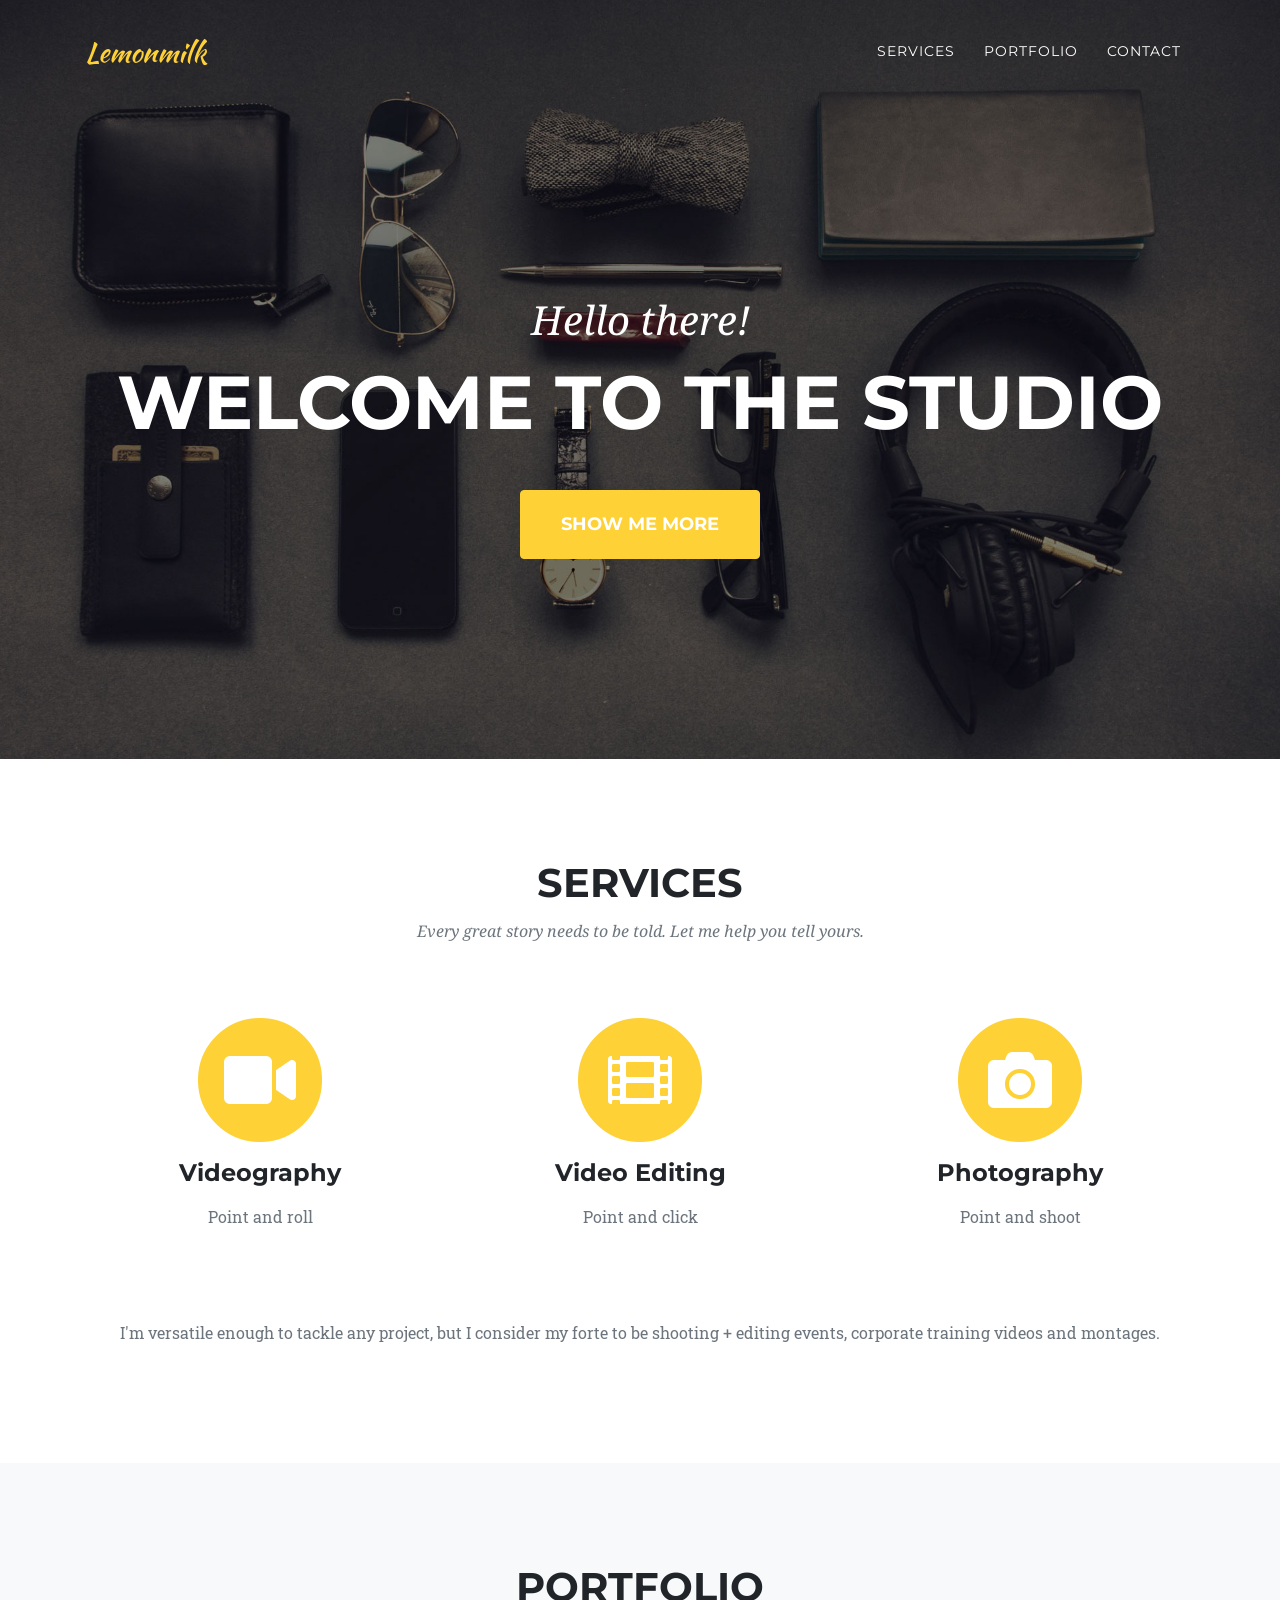
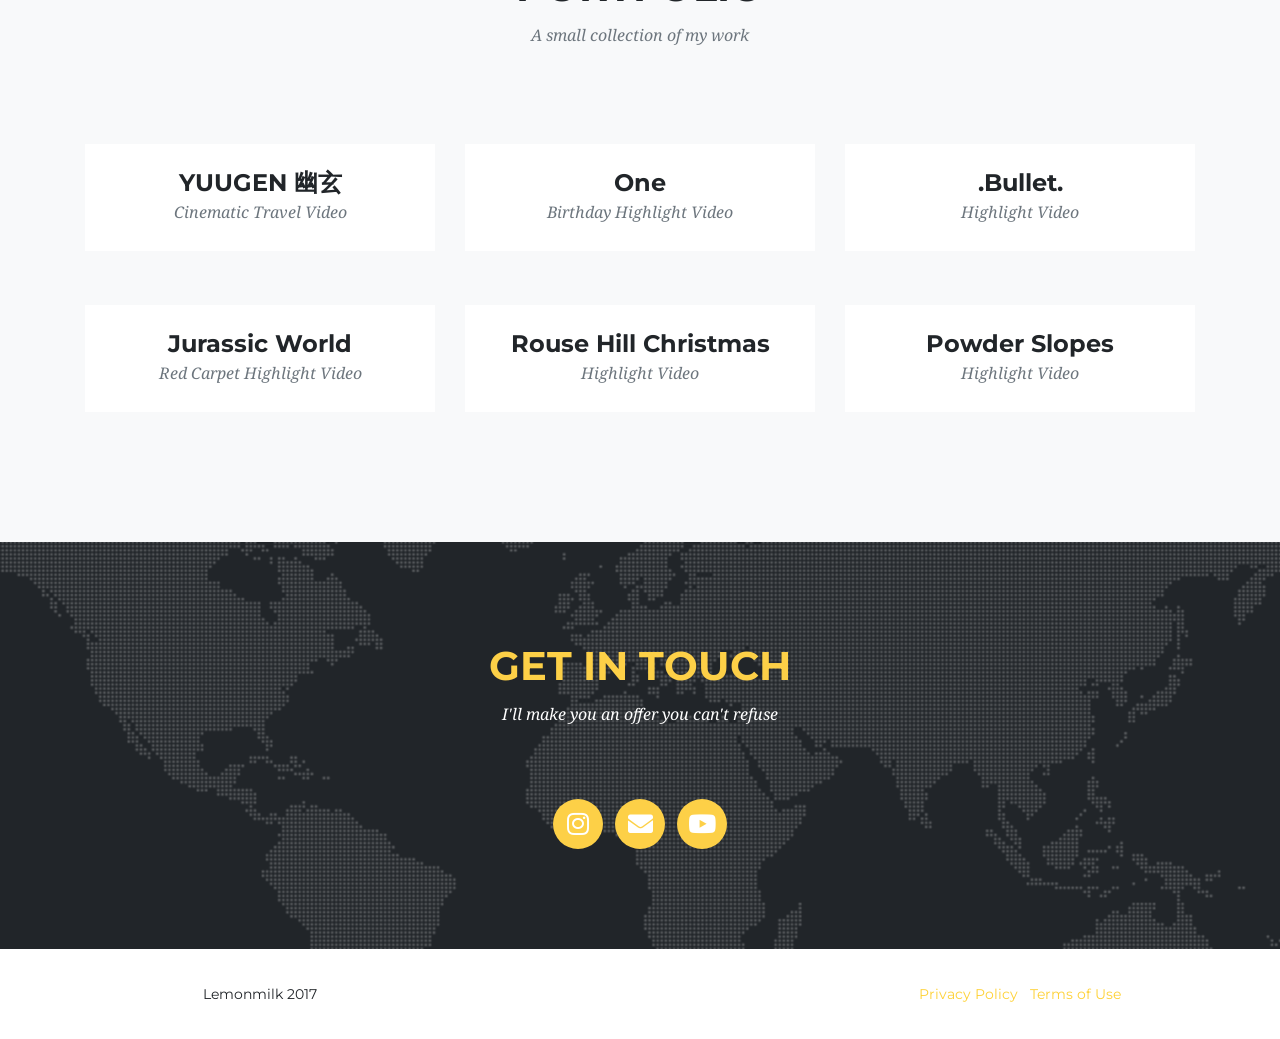
==== index.html @ 972d461f "Removed get quote button" ====
<!DOCTYPE html>
<html lang="en">

<head>
  <link rel="icon" href="img/portfolio/01-thumbnail.jpg">

  <meta charset="utf-8">
  <meta name="viewport" content="width=device-width, initial-scale=1, shrink-to-fit=no">
  <meta name="description" content="">
  <meta name="author" content="">

  <title>Lemonmilk | Home</title>

  <!-- Bootstrap core CSS -->
  <link href="vendor/bootstrap/css/bootstrap.min.css" rel="stylesheet">

  <!-- Custom fonts for this template -->
  <link href="vendor/fontawesome-free/css/all.min.css" rel="stylesheet" type="text/css">
  <link href="https://fonts.googleapis.com/css?family=Montserrat:400,700" rel="stylesheet" type="text/css">
  <link href='https://fonts.googleapis.com/css?family=Kaushan+Script' rel='stylesheet' type='text/css'>
  <link href='https://fonts.googleapis.com/css?family=Droid+Serif:400,700,400italic,700italic' rel='stylesheet' type='text/css'>
  <link href='https://fonts.googleapis.com/css?family=Roboto+Slab:400,100,300,700' rel='stylesheet' type='text/css'>

  <!-- Custom styles for this template -->
  <link href="css/agency.min.css" rel="stylesheet">

</head>

<body id="page-top">

  <!-- Navigation -->
  <nav class="navbar navbar-expand-lg navbar-dark fixed-top" id="mainNav">
    <div class="container">
      <a class="navbar-brand js-scroll-trigger" href="#page-top">Lemonmilk</a>
      <button class="navbar-toggler navbar-toggler-right" type="button" data-toggle="collapse" data-target="#navbarResponsive" aria-controls="navbarResponsive" aria-expanded="false" aria-label="Toggle navigation">
        Menu
        <i class="fas fa-bars"></i>
      </button>
      <div class="collapse navbar-collapse" id="navbarResponsive">
        <ul class="navbar-nav text-uppercase ml-auto">
          <li class="nav-item">
            <a class="nav-link js-scroll-trigger" href="#services">Services</a>
          </li>
          <li class="nav-item">
            <a class="nav-link js-scroll-trigger" href="#portfolio">Portfolio</a>
          </li>
          <!-- <li class="nav-item">
            <a class="nav-link js-scroll-trigger" href="#about">About</a>
          </li> -->
          <li class="nav-item">
            <a class="nav-link js-scroll-trigger" href="#contact">Contact</a>
          </li>
        </ul>
      </div>
    </div>
  </nav>

  <!-- ################################################################################ -->
  <!-- #                                  Header                                      # -->
  <!-- ################################################################################ -->

  <header class="masthead">
    <div class="container">
      <div class="intro-text">
        <div class="intro-lead-in">Hello there!</div>
        <div class="intro-heading text-uppercase">Welcome To The Studio</div>
        <a class="btn btn-primary btn-xl text-uppercase js-scroll-trigger" href="#portfolio">Show Me More</a>
      </div>
    </div>
  </header>

  <!-- ################################################################################ -->
  <!-- #                                  Services                                    # -->
  <!-- ################################################################################ -->

  <section class="page-section" id="services">
    <div class="container">
      <div class="row">
        <div class="col-lg-12 text-center">
          <h2 class="section-heading text-uppercase">Services</h2>
          <h3 class="section-subheading text-muted"> 
          Every great story needs to be told. Let me help you tell yours. 
          </h3>
        </div>
      </div>
      <div class="row text-center">
        <div class="col-md-4">
          <span class="fa-stack fa-4x">
            <i class="fas fa-circle fa-stack-2x text-primary"></i>
            <i class="fas fa-video fa-stack-1x fa-inverse"></i>
          </span>
          <h4 class="service-heading">Videography</h4>
          <p class="text-muted">Point and roll</p>
        </div>
        <div class="col-md-4">
          <span class="fa-stack fa-4x">
            <i class="fas fa-circle fa-stack-2x text-primary"></i>
            <i class="fas fa-film fa-stack-1x fa-inverse"></i>
          </span>
          <h4 class="service-heading">Video Editing</h4>
          <p class="text-muted">Point and click</p>
        </div>
        <div class="col-md-4">
          <span class="fa-stack fa-4x">
            <i class="fas fa-circle fa-stack-2x text-primary"></i>
            <i class="fas fa-camera fa-stack-1x fa-inverse"></i>
          </span>
          <h4 class="service-heading">Photography</h4>
          <p class="text-muted">Point and shoot</p>
        </div>
      </div> <br/><br/><br/>
      <div class="row">
        <div class="col-lg-12 text-center">
          <p class="text-muted"> 
            I'm versatile enough to tackle any project, but I consider my forte to be shooting + editing events, corporate training videos and montages. 
          </p>
        </div>
      </div>
    </div>
  </section>

  <!-- ################################################################################ -->
  <!-- #                                  Portfolio                                   # -->
  <!-- ################################################################################ -->

  <section class="bg-light page-section" id="portfolio">
    <div class="container">
      <div class="row">
        <div class="col-lg-12 text-center">
          <h2 class="section-heading text-uppercase">Portfolio</h2>
          <h3 class="section-subheading text-muted">A small collection of my work</h3>
        </div>
      </div>
      <div class="row">
        <div class="col-md-4 col-sm-6 portfolio-item">
          <!-- <a class="portfolio-link" data-toggle="modal" href="#portfolioModal1"> -->
          <a class="portfolio-link" href="Yuugen.html">
            <div class="portfolio-hover">
              <div class="portfolio-hover-content">
                <i class="fas fa-plus fa-3x"></i>
              </div>
            </div>
            <img class="img-fluid" src="img/portfolio/03-thumbnail.jpg" alt="">
          </a>
          <div class="portfolio-caption">
            <h4>YUUGEN 幽玄</h4>
            <p class="text-muted">Cinematic Travel Video</p>
          </div>
          
        </div>
        <div class="col-md-4 col-sm-6 portfolio-item">
          <!-- <a class="portfolio-link" data-toggle="modal" href="#portfolioModal2"> -->
            <a class="portfolio-link" href="One.html">
            <div class="portfolio-hover">
              <div class="portfolio-hover-content">
                <i class="fas fa-plus fa-3x"></i>
              </div>
            </div>
            <img class="img-fluid" src="img/portfolio/02-thumbnail.jpg" alt="">
          </a>
          <div class="portfolio-caption">
            <h4>One</h4>
            <p class="text-muted">Birthday Highlight Video</p>
          </div>
        </div>
        <div class="col-md-4 col-sm-6 portfolio-item">
          <!-- <a class="portfolio-link" data-toggle="modal" href="#portfolioModal3"> -->
          <a class="portfolio-link" href="Bullet.html">
            <div class="portfolio-hover">
              <div class="portfolio-hover-content">
                <i class="fas fa-plus fa-3x"></i>
              </div>
            </div>
            <img class="img-fluid" src="img/portfolio/03-thumbnail.jpg" alt="">
          </a>
          <div class="portfolio-caption">
            <h4>.Bullet.</h4>
            <p class="text-muted">Highlight Video</p>
          </div>
        </div>
        <div class="col-md-4 col-sm-6 portfolio-item">
          <a class="portfolio-link" href="Jurassic.html">
            <div class="portfolio-hover">
              <div class="portfolio-hover-content">
                <i class="fas fa-plus fa-3x"></i>
              </div>
            </div>
            <img class="img-fluid" src="img/portfolio/04-thumbnail.jpg" alt="">
          </a>
          <div class="portfolio-caption">
            <h4>Jurassic World</h4>
            <p class="text-muted">Red Carpet Highlight Video</p>
          </div>
        </div>
        <div class="col-md-4 col-sm-6 portfolio-item">
          <!-- <a class="portfolio-link" data-toggle="modal" href="#portfolioModal5"> -->
          <a class="portfolio-link" href="Xmas.html">
            <div class="portfolio-hover">
              <div class="portfolio-hover-content">
                <i class="fas fa-plus fa-3x"></i>
              </div>
            </div>
            <img class="img-fluid" src="img/portfolio/05-thumbnail.jpg" alt="">
          </a>
          <div class="portfolio-caption">
            <h4>Rouse Hill Christmas</h4>
            <p class="text-muted">Highlight Video</p>
          </div>
        </div>
        <div class="col-md-4 col-sm-6 portfolio-item">
          <!-- <a class="portfolio-link" data-toggle="modal" href="#portfolioModal6"> -->
          <a class="portfolio-link" href="Powder.html">
            <div class="portfolio-hover">
              <div class="portfolio-hover-content">
                <i class="fas fa-plus fa-3x"></i>
              </div>
            </div>
            <img class="img-fluid" src="img/portfolio/06-thumbnail.jpg" alt="">
          </a>
          <div class="portfolio-caption">
            <h4>Powder Slopes</h4>
            <p class="text-muted">Highlight Video</p>
          </div>
        </div>
      </div>
      <div class="row">

      </div>
    </div>
  </section>

  <!-- About -->
  <!-- <section class="page-section" id="about">
    <div class="container">
      <div class="row">
        <div class="col-lg-12 text-center">
          <h2 class="section-heading text-uppercase">About</h2>
          <h3 class="section-subheading text-muted">Lorem ipsum dolor sit amet consectetur.</h3>
        </div>
      </div>
      <div class="row">
        <div class="col-lg-12">
          <ul class="timeline">
            <li>
              <div class="timeline-image">
                <img class="rounded-circle img-fluid" src="img/about/1.jpg" alt="">
              </div>
              <div class="timeline-panel">
                <div class="timeline-heading">
                  <h4>2009-2011</h4>
                  <h4 class="subheading">Our Humble Beginnings</h4>
                </div>
                <div class="timeline-body">
                  <p class="text-muted">Lorem ipsum dolor sit amet, consectetur adipisicing elit. Sunt ut voluptatum eius sapiente, totam reiciendis temporibus qui quibusdam, recusandae sit vero unde, sed, incidunt et ea quo dolore laudantium consectetur!</p>
                </div>
              </div>
            </li>
            <li class="timeline-inverted">
              <div class="timeline-image">
                <img class="rounded-circle img-fluid" src="img/about/2.jpg" alt="">
              </div>
              <div class="timeline-panel">
                <div class="timeline-heading">
                  <h4>March 2011</h4>
                  <h4 class="subheading">An Agency is Born</h4>
                </div>
                <div class="timeline-body">
                  <p class="text-muted">Lorem ipsum dolor sit amet, consectetur adipisicing elit. Sunt ut voluptatum eius sapiente, totam reiciendis temporibus qui quibusdam, recusandae sit vero unde, sed, incidunt et ea quo dolore laudantium consectetur!</p>
                </div>
              </div>
            </li>
            <li>
              <div class="timeline-image">
                <img class="rounded-circle img-fluid" src="img/about/3.jpg" alt="">
              </div>
              <div class="timeline-panel">
                <div class="timeline-heading">
                  <h4>December 2012</h4>
                  <h4 class="subheading">Transition to Full Service</h4>
                </div>
                <div class="timeline-body">
                  <p class="text-muted">Lorem ipsum dolor sit amet, consectetur adipisicing elit. Sunt ut voluptatum eius sapiente, totam reiciendis temporibus qui quibusdam, recusandae sit vero unde, sed, incidunt et ea quo dolore laudantium consectetur!</p>
                </div>
              </div>
            </li>
            <li class="timeline-inverted">
              <div class="timeline-image">
                <img class="rounded-circle img-fluid" src="img/about/4.jpg" alt="">
              </div>
              <div class="timeline-panel">
                <div class="timeline-heading">
                  <h4>July 2014</h4>
                  <h4 class="subheading">Phase Two Expansion</h4>
                </div>
                <div class="timeline-body">
                  <p class="text-muted">Lorem ipsum dolor sit amet, consectetur adipisicing elit. Sunt ut voluptatum eius sapiente, totam reiciendis temporibus qui quibusdam, recusandae sit vero unde, sed, incidunt et ea quo dolore laudantium consectetur!</p>
                </div>
              </div>
            </li>
            <li class="timeline-inverted">
              <div class="timeline-image">
                <h4>Let Me 
                  <br>Tell Your
                  <br>Story!</h4>
              </div>
            </li>
          </ul>
        </div>
      </div>
    </div>
  </section>  -->

<!-- Clients 
  <section class="py-5">
    <div class="container">
      <div class="row">
        <div class="col-md-3 col-sm-6">
          <a href="#">
            <img class="img-fluid d-block mx-auto" src="img/logos/envato.jpg" alt="">
          </a>
        </div>
        <div class="col-md-3 col-sm-6">
          <a href="#">
            <img class="img-fluid d-block mx-auto" src="img/logos/designmodo.jpg" alt="">
          </a>
        </div>
        <div class="col-md-3 col-sm-6">
          <a href="#">
            <img class="img-fluid d-block mx-auto" src="img/logos/themeforest.jpg" alt="">
          </a>
        </div>    
        <div class="col-md-3 col-sm-6">
          <a href="#">
            <img class="img-fluid d-block mx-auto" src="img/logos/creative-market.jpg" alt="">
          </a>
        </div>
      </div>
    </div>
  </section> 
 -->

  <!-- ################################################################################ -->
  <!-- #                                  Contact                                     # -->
  <!-- ################################################################################ -->

  <section class="page-section" id="contact">
    <div class="container">
      <div class="row">
        <div class="col-lg-12 text-center">
          <h2 class="section-heading text-uppercase">Get in touch</h2>
          <h3 class="section-subheading" style="color:white;">I'll make you an offer you can't refuse</h3>
        </div>
      </div>
      <div class="row align-items-center">
          <div class="col-md-4"> </div>

          <div class="col-md-4">
            <ul class="list-inline social-buttons">
              <li class="list-inline-item">
                <a target="_blank" href="https://www.instagram.com/lemon.milk/">
                  <i class="fab fa-instagram"></i>
                </a>
              </li>
              <li class="list-inline-item">
                <a target="_blank" href="mailto:linhnam_bui@hotmail.com">
                  <i class="fas fa-envelope"></i>
                </a>
              </li>
              <li class="list-inline-item">
                <a target="_blank" href="https://www.youtube.com/channel/UCZ7y8zy-fjULsckcL-RkrWg">
                  <i class="fab fa-youtube"></i>
                </a>
              </li>
            </ul>
          </div>
          
          <div class="col-md-4"> </div>
      </div>
    </div>
  </section>

  <!-- ################################################################################ -->
  <!-- #                                  Footer                                      # -->
  <!-- ################################################################################ -->

  <footer class="footer">
    <div class="container">
      <div class="row align-items-center">
        <div class="col-md-4">
          <span class="copyright">Lemonmilk 2017</span>
        </div>
        <div class="col-md-4"> </div>
        <div class="col-md-4">
          <ul class="list-inline quicklinks">
            <li class="list-inline-item">
              <a href="#">Privacy Policy</a>
            </li>
            <li class="list-inline-item">
              <a href="#">Terms of Use</a>
            </li>
          </ul>
        </div>
      </div>
    </div>
  </footer>

  <!-- Portfolio Modals -->

  <!-- Modal 1 -->
  <div class="portfolio-modal modal fade" id="portfolioModal1" tabindex="-1" role="dialog" aria-hidden="true">
    <div class="modal-dialog">
      <div class="modal-content">
        <div class="close-modal" data-dismiss="modal">
          <div class="lr">
            <div class="rl"></div>
          </div>
        </div>
        <div class="container">
          <div class="row">
            <div class="col-lg-8 mx-auto">
              <div class="modal-body">
                <!-- Project Details Go Here -->
                <h2 class="text-uppercase">Project Name</h2>
                <p class="item-intro text-muted">Lorem ipsum dolor sit amet consectetur.</p>
                <img class="img-fluid d-block mx-auto" src="img/portfolio/01-full.jpg" alt="">
                <p>Use this area to describe your project. Lorem ipsum dolor sit amet, consectetur adipisicing elit. Est blanditiis dolorem culpa incidunt minus dignissimos deserunt repellat aperiam quasi sunt officia expedita beatae cupiditate, maiores repudiandae, nostrum, reiciendis facere nemo!</p>
                <ul class="list-inline">
                  <li>Date: January 2017</li>
                  <li>Client: Threads</li>
                  <li>Category: Illustration</li>
                </ul>
                <button class="btn btn-primary" data-dismiss="modal" type="button">
                  <i class="fas fa-times"></i>
                  Close Project</button>
              </div>
            </div>
          </div>
        </div>
      </div>
    </div>
  </div>

  <!-- Modal 2 -->
  <div class="portfolio-modal modal fade" id="portfolioModal2" tabindex="-1" role="dialog" aria-hidden="true">
    <div class="modal-dialog">
      <div class="modal-content">
        <div class="close-modal" data-dismiss="modal">
          <div class="lr">
            <div class="rl"></div>
          </div>
        </div>
        <div class="container">
          <div class="row">
            <div class="col-lg-8 mx-auto">
              <div class="modal-body">
                <!-- Project Details Go Here -->
                <h2 class="text-uppercase">Project Name</h2>
                <p class="item-intro text-muted">Lorem ipsum dolor sit amet consectetur.</p>
                <img class="img-fluid d-block mx-auto" src="img/portfolio/02-full.jpg" alt="">
                <p>Use this area to describe your project. Lorem ipsum dolor sit amet, consectetur adipisicing elit. Est blanditiis dolorem culpa incidunt minus dignissimos deserunt repellat aperiam quasi sunt officia expedita beatae cupiditate, maiores repudiandae, nostrum, reiciendis facere nemo!</p>
                <ul class="list-inline">
                  <li>Date: January 2017</li>
                  <li>Client: Explore</li>
                  <li>Category: Graphic Design</li>
                </ul>
                <button class="btn btn-primary" data-dismiss="modal" type="button">
                  <i class="fas fa-times"></i>
                  Close Project</button>
              </div>
            </div>
          </div>
        </div>
      </div>
    </div>
  </div>

  <!-- Modal 3 -->
  <div class="portfolio-modal modal fade" id="portfolioModal3" tabindex="-1" role="dialog" aria-hidden="true">
    <div class="modal-dialog">
      <div class="modal-content">
        <div class="close-modal" data-dismiss="modal">
          <div class="lr">
            <div class="rl"></div>
          </div>
        </div>
        <div class="container">
          <div class="row">
            <div class="col-lg-8 mx-auto">
              <div class="modal-body">
                <!-- Project Details Go Here -->
                <h2 class="text-uppercase">Project Name</h2>
                <p class="item-intro text-muted">Lorem ipsum dolor sit amet consectetur.</p>
                <img class="img-fluid d-block mx-auto" src="img/portfolio/03-full.jpg" alt="">
                <p>Use this area to describe your project. Lorem ipsum dolor sit amet, consectetur adipisicing elit. Est blanditiis dolorem culpa incidunt minus dignissimos deserunt repellat aperiam quasi sunt officia expedita beatae cupiditate, maiores repudiandae, nostrum, reiciendis facere nemo!</p>
                <ul class="list-inline">
                  <li>Date: January 2017</li>
                  <li>Client: Finish</li>
                  <li>Category: Identity</li>
                </ul>
                <button class="btn btn-primary" data-dismiss="modal" type="button">
                  <i class="fas fa-times"></i>
                  Close Project</button>
              </div>
            </div>
          </div>
        </div>
      </div>
    </div>
  </div>

  <!-- Modal 4 -->
  <div class="portfolio-modal modal fade" id="portfolioModal4" tabindex="-1" role="dialog" aria-hidden="true">
    <div class="modal-dialog">
      <div class="modal-content">
        <div class="close-modal" data-dismiss="modal">
          <div class="lr">
            <div class="rl"></div>
          </div>
        </div>
        <div class="container">
          <div class="row">
            <div class="col-lg-8 mx-auto">
              <div class="modal-body">
                <!-- Project Details Go Here -->
                <h2 class="text-uppercase">Project Name</h2>
                <p class="item-intro text-muted">Lorem ipsum dolor sit amet consectetur.</p>
                <img class="img-fluid d-block mx-auto" src="img/portfolio/04-full.jpg" alt="">
                <p>Use this area to describe your project. Lorem ipsum dolor sit amet, consectetur adipisicing elit. Est blanditiis dolorem culpa incidunt minus dignissimos deserunt repellat aperiam quasi sunt officia expedita beatae cupiditate, maiores repudiandae, nostrum, reiciendis facere nemo!</p>
                <ul class="list-inline">
                  <li>Date: January 2017</li>
                  <li>Client: Lines</li>
                  <li>Category: Branding</li>
                </ul>
                <button class="btn btn-primary" data-dismiss="modal" type="button">
                  <i class="fas fa-times"></i>
                  Close Project</button>
              </div>
            </div>
          </div>
        </div>
      </div>
    </div>
  </div>

  <!-- Modal 5 -->
  <div class="portfolio-modal modal fade" id="portfolioModal5" tabindex="-1" role="dialog" aria-hidden="true">
    <div class="modal-dialog">
      <div class="modal-content">
        <div class="close-modal" data-dismiss="modal">
          <div class="lr">
            <div class="rl"></div>
          </div>
        </div>
        <div class="container">
          <div class="row">
            <div class="col-lg-8 mx-auto">
              <div class="modal-body">
                <!-- Project Details Go Here -->
                <h2 class="text-uppercase">Project Name</h2>
                <p class="item-intro text-muted">Lorem ipsum dolor sit amet consectetur.</p>
                <img class="img-fluid d-block mx-auto" src="img/portfolio/05-full.jpg" alt="">
                <p>Use this area to describe your project. Lorem ipsum dolor sit amet, consectetur adipisicing elit. Est blanditiis dolorem culpa incidunt minus dignissimos deserunt repellat aperiam quasi sunt officia expedita beatae cupiditate, maiores repudiandae, nostrum, reiciendis facere nemo!</p>
                <ul class="list-inline">
                  <li>Date: January 2017</li>
                  <li>Client: Southwest</li>
                  <li>Category: Website Design</li>
                </ul>
                <button class="btn btn-primary" data-dismiss="modal" type="button">
                  <i class="fas fa-times"></i>
                  Close Project</button>
              </div>
            </div>
          </div>
        </div>
      </div>
    </div>
  </div>

  <!-- Modal 6 -->
  <div class="portfolio-modal modal fade" id="portfolioModal6" tabindex="-1" role="dialog" aria-hidden="true">
    <div class="modal-dialog">
      <div class="modal-content">
        <div class="close-modal" data-dismiss="modal">
          <div class="lr">
            <div class="rl"></div>
          </div>
        </div>
        <div class="container">
          <div class="row">
            <div class="col-lg-8 mx-auto">
              <div class="modal-body">
                <!-- Project Details Go Here -->
                <h2 class="text-uppercase">Project Name</h2>
                <p class="item-intro text-muted">Lorem ipsum dolor sit amet consectetur.</p>
                <img class="img-fluid d-block mx-auto" src="img/portfolio/06-full.jpg" alt="">
                <p>Use this area to describe your project. Lorem ipsum dolor sit amet, consectetur adipisicing elit. Est blanditiis dolorem culpa incidunt minus dignissimos deserunt repellat aperiam quasi sunt officia expedita beatae cupiditate, maiores repudiandae, nostrum, reiciendis facere nemo!</p>
                <ul class="list-inline">
                  <li>Date: January 2017</li>
                  <li>Client: Window</li>
                  <li>Category: Photography</li>
                </ul>
                <button class="btn btn-primary" data-dismiss="modal" type="button">
                  <i class="fas fa-times"></i>
                  Close Project</button>
              </div>
            </div>
          </div>
        </div>
      </div>
    </div>
  </div>

  <!-- Bootstrap core JavaScript -->
  <script src="vendor/jquery/jquery.min.js"></script>
  <script src="vendor/bootstrap/js/bootstrap.bundle.min.js"></script>

  <!-- Plugin JavaScript -->
  <script src="vendor/jquery-easing/jquery.easing.min.js"></script>

  <!-- Contact form JavaScript -->
  <script src="js/jqBootstrapValidation.js"></script>
  <script src="js/contact_me.js"></script>

  <!-- Custom scripts for this template -->
  <script src="js/agency.min.js"></script>

</body>

</html>
---- css/agency.min.css ----
/*!
 * Start Bootstrap - Agency v5.2.2 (https://startbootstrap.com/template-overviews/agency)
 * Copyright 2013-2019 Start Bootstrap
 * Licensed under MIT (https://github.com/BlackrockDigital/startbootstrap-agency/blob/master/LICENSE)
 */body{overflow-x:hidden;font-family:'Roboto Slab',-apple-system,BlinkMacSystemFont,'Segoe UI',Roboto,'Helvetica Neue',Arial,sans-serif,'Apple Color Emoji','Segoe UI Emoji','Segoe UI Symbol','Noto Color Emoji'}p{line-height:1.75}a{color:#fed136}a:hover{color:#fec503}.text-primary{color:#fed136!important}h1,h2,h3,h4,h5,h6{font-weight:700;font-family:Montserrat,-apple-system,BlinkMacSystemFont,'Segoe UI',Roboto,'Helvetica Neue',Arial,sans-serif,'Apple Color Emoji','Segoe UI Emoji','Segoe UI Symbol','Noto Color Emoji'}.page-section{padding:100px 0}.page-section h2.section-heading{font-size:40px;margin-top:0;margin-bottom:15px}.page-section h3.section-subheading{font-size:16px;font-weight:400;font-style:italic;margin-bottom:75px;text-transform:none;font-family:'Droid Serif',-apple-system,BlinkMacSystemFont,'Segoe UI',Roboto,'Helvetica Neue',Arial,sans-serif,'Apple Color Emoji','Segoe UI Emoji','Segoe UI Symbol','Noto Color Emoji'}@media (min-width:768px){section{padding:150px 0}}::-moz-selection{background:#fed136;text-shadow:none}::selection{background:#fed136;text-shadow:none}img::-moz-selection{background:0 0}img::selection{background:0 0}img::-moz-selection{background:0 0}.btn{font-family:Montserrat,-apple-system,BlinkMacSystemFont,'Segoe UI',Roboto,'Helvetica Neue',Arial,sans-serif,'Apple Color Emoji','Segoe UI Emoji','Segoe UI Symbol','Noto Color Emoji';font-weight:700}.btn-xl{font-size:18px;padding:20px 40px}.btn-primary{background-color:#fed136;border-color:#fed136}.btn-primary:active,.btn-primary:focus,.btn-primary:hover{background-color:#fec810!important;border-color:#fec810!important;color:#fff}.btn-primary:active,.btn-primary:focus{box-shadow:0 0 0 .2rem rgba(254,209,55,.5)!important}#mainNav{background-color:#212529}#mainNav .navbar-toggler{font-size:12px;right:0;padding:13px;text-transform:uppercase;color:#fff;border:0;background-color:#fed136;font-family:Montserrat,-apple-system,BlinkMacSystemFont,'Segoe UI',Roboto,'Helvetica Neue',Arial,sans-serif,'Apple Color Emoji','Segoe UI Emoji','Segoe UI Symbol','Noto Color Emoji'}#mainNav .navbar-brand{color:#fed136;font-family:'Kaushan Script',-apple-system,BlinkMacSystemFont,'Segoe UI',Roboto,'Helvetica Neue',Arial,sans-serif,'Apple Color Emoji','Segoe UI Emoji','Segoe UI Symbol','Noto Color Emoji'}#mainNav .navbar-brand.active,#mainNav .navbar-brand:active,#mainNav .navbar-brand:focus,#mainNav .navbar-brand:hover{color:#fec503}#mainNav .navbar-nav .nav-item .nav-link{font-size:90%;font-weight:400;padding:.75em 0;letter-spacing:1px;color:#fff;font-family:Montserrat,-apple-system,BlinkMacSystemFont,'Segoe UI',Roboto,'Helvetica Neue',Arial,sans-serif,'Apple Color Emoji','Segoe UI Emoji','Segoe UI Symbol','Noto Color Emoji'}#mainNav .navbar-nav .nav-item .nav-link.active,#mainNav .navbar-nav .nav-item .nav-link:hover{color:#fed136}@media (min-width:992px){#mainNav{padding-top:25px;padding-bottom:25px;transition:padding-top .3s,padding-bottom .3s;border:none;background-color:transparent}#mainNav .navbar-brand{font-size:1.75em;transition:all .3s}#mainNav .navbar-nav .nav-item .nav-link{padding:1.1em 1em!important}#mainNav.navbar-shrink{padding-top:0;padding-bottom:0;background-color:#212529}#mainNav.navbar-shrink .navbar-brand{font-size:1.25em;padding:12px 0}}header.masthead{text-align:center;color:#fff;background-image:url(../img/header-bg.jpg);background-repeat:no-repeat;background-attachment:scroll;background-position:center center;background-size:cover}header.masthead .intro-text{padding-top:150px;padding-bottom:100px}header.masthead .intro-text .intro-lead-in{font-size:22px;font-style:italic;line-height:22px;margin-bottom:25px;font-family:'Droid Serif',-apple-system,BlinkMacSystemFont,'Segoe UI',Roboto,'Helvetica Neue',Arial,sans-serif,'Apple Color Emoji','Segoe UI Emoji','Segoe UI Symbol','Noto Color Emoji'}header.masthead .intro-text .intro-heading{font-size:50px;font-weight:700;line-height:50px;margin-bottom:25px;font-family:Montserrat,-apple-system,BlinkMacSystemFont,'Segoe UI',Roboto,'Helvetica Neue',Arial,sans-serif,'Apple Color Emoji','Segoe UI Emoji','Segoe UI Symbol','Noto Color Emoji'}@media (min-width:768px){header.masthead .intro-text{padding-top:300px;padding-bottom:200px}header.masthead .intro-text .intro-lead-in{font-size:40px;font-style:italic;line-height:40px;margin-bottom:25px;font-family:'Droid Serif',-apple-system,BlinkMacSystemFont,'Segoe UI',Roboto,'Helvetica Neue',Arial,sans-serif,'Apple Color Emoji','Segoe UI Emoji','Segoe UI Symbol','Noto Color Emoji'}header.masthead .intro-text .intro-heading{font-size:75px;font-weight:700;line-height:75px;margin-bottom:50px;font-family:Montserrat,-apple-system,BlinkMacSystemFont,'Segoe UI',Roboto,'Helvetica Neue',Arial,sans-serif,'Apple Color Emoji','Segoe UI Emoji','Segoe UI Symbol','Noto Color Emoji'}}.service-heading{margin:15px 0;text-transform:none}#portfolio .portfolio-item{right:0;margin:0 0 15px}#portfolio .portfolio-item .portfolio-link{position:relative;display:block;max-width:400px;margin:0 auto;cursor:pointer}#portfolio .portfolio-item .portfolio-link .portfolio-hover{position:absolute;width:100%;height:100%;transition:all ease .5s;opacity:0;background:rgba(254,209,54,.9)}#portfolio .portfolio-item .portfolio-link .portfolio-hover:hover{opacity:1}#portfolio .portfolio-item .portfolio-link .portfolio-hover .portfolio-hover-content{font-size:20px;position:absolute;top:50%;width:100%;height:20px;margin-top:-12px;text-align:center;color:#fff}#portfolio .portfolio-item .portfolio-link .portfolio-hover .portfolio-hover-content i{margin-top:-12px}#portfolio .portfolio-item .portfolio-link .portfolio-hover .portfolio-hover-content h3,#portfolio .portfolio-item .portfolio-link .portfolio-hover .portfolio-hover-content h4{margin:0}#portfolio .portfolio-item .portfolio-caption{max-width:400px;margin:0 auto;padding:25px;text-align:center;background-color:#fff}#portfolio .portfolio-item .portfolio-caption h4{margin:0;text-transform:none}#portfolio .portfolio-item .portfolio-caption p{font-size:16px;font-style:italic;margin:0;font-family:'Droid Serif',-apple-system,BlinkMacSystemFont,'Segoe UI',Roboto,'Helvetica Neue',Arial,sans-serif,'Apple Color Emoji','Segoe UI Emoji','Segoe UI Symbol','Noto Color Emoji'}#portfolio *{z-index:2}@media (min-width:767px){#portfolio .portfolio-item{margin:0 0 30px}}.portfolio-modal .modal-dialog{margin:1rem;max-width:100vw}.portfolio-modal .modal-content{padding:100px 0;text-align:center}.portfolio-modal .modal-content h2{font-size:3em;margin-bottom:15px}.portfolio-modal .modal-content p{margin-bottom:30px}.portfolio-modal .modal-content p.item-intro{font-size:16px;font-style:italic;margin:20px 0 30px;font-family:'Droid Serif',-apple-system,BlinkMacSystemFont,'Segoe UI',Roboto,'Helvetica Neue',Arial,sans-serif,'Apple Color Emoji','Segoe UI Emoji','Segoe UI Symbol','Noto Color Emoji'}.portfolio-modal .modal-content ul.list-inline{margin-top:0;margin-bottom:30px}.portfolio-modal .modal-content img{margin-bottom:30px}.portfolio-modal .modal-content button{cursor:pointer}.portfolio-modal .close-modal{position:absolute;top:25px;right:25px;width:75px;height:75px;cursor:pointer;background-color:transparent}.portfolio-modal .close-modal:hover{opacity:.3}.portfolio-modal .close-modal .lr{z-index:1051;width:1px;height:75px;margin-left:35px;transform:rotate(45deg);background-color:#212529}.portfolio-modal .close-modal .lr .rl{z-index:1052;width:1px;height:75px;transform:rotate(90deg);background-color:#212529}.timeline{position:relative;padding:0;list-style:none}.timeline:before{position:absolute;top:0;bottom:0;left:40px;width:2px;margin-left:-1.5px;content:'';background-color:#e9ecef}.timeline>li{position:relative;min-height:50px;margin-bottom:50px}.timeline>li:after,.timeline>li:before{display:table;content:' '}.timeline>li:after{clear:both}.timeline>li .timeline-panel{position:relative;float:right;width:100%;padding:0 20px 0 100px;text-align:left}.timeline>li .timeline-panel:before{right:auto;left:-15px;border-right-width:15px;border-left-width:0}.timeline>li .timeline-panel:after{right:auto;left:-14px;border-right-width:14px;border-left-width:0}.timeline>li .timeline-image{position:absolute;z-index:100;left:0;width:80px;height:80px;margin-left:0;text-align:center;color:#fff;border:7px solid #e9ecef;border-radius:100%;background-color:#fed136}.timeline>li .timeline-image h4{font-size:10px;line-height:14px;margin-top:12px}.timeline>li.timeline-inverted>.timeline-panel{float:right;padding:0 20px 0 100px;text-align:left}.timeline>li.timeline-inverted>.timeline-panel:before{right:auto;left:-15px;border-right-width:15px;border-left-width:0}.timeline>li.timeline-inverted>.timeline-panel:after{right:auto;left:-14px;border-right-width:14px;border-left-width:0}.timeline>li:last-child{margin-bottom:0}.timeline .timeline-heading h4{margin-top:0;color:inherit}.timeline .timeline-heading h4.subheading{text-transform:none}.timeline .timeline-body>p,.timeline .timeline-body>ul{margin-bottom:0}@media (min-width:768px){.timeline:before{left:50%}.timeline>li{min-height:100px;margin-bottom:100px}.timeline>li .timeline-panel{float:left;width:41%;padding:0 20px 20px 30px;text-align:right}.timeline>li .timeline-image{left:50%;width:100px;height:100px;margin-left:-50px}.timeline>li .timeline-image h4{font-size:13px;line-height:18px;margin-top:16px}.timeline>li.timeline-inverted>.timeline-panel{float:right;padding:0 30px 20px 20px;text-align:left}}@media (min-width:992px){.timeline>li{min-height:150px}.timeline>li .timeline-panel{padding:0 20px 20px}.timeline>li .timeline-image{width:150px;height:150px;margin-left:-75px}.timeline>li .timeline-image h4{font-size:18px;line-height:26px;margin-top:30px}.timeline>li.timeline-inverted>.timeline-panel{padding:0 20px 20px}}@media (min-width:1200px){.timeline>li{min-height:170px}.timeline>li .timeline-panel{padding:0 20px 20px 100px}.timeline>li .timeline-image{width:170px;height:170px;margin-left:-85px}.timeline>li .timeline-image h4{margin-top:40px}.timeline>li.timeline-inverted>.timeline-panel{padding:0 100px 20px 20px}}.team-member{margin-bottom:50px;text-align:center}.team-member img{width:225px;height:225px;border:7px solid rgba(0,0,0,.1)}.team-member h4{margin-top:25px;margin-bottom:0;text-transform:none}.team-member p{margin-top:0}.videoWrapper{position:relative;padding-bottom:39.7%;padding-top:25px;height:0}.videoWrapper iframe{position:absolute;top:0;left:0;width:100%;height:100%}.videoWrapper16x9{position:relative;padding-bottom:54.31%;padding-top:25px;height:0}.videoWrapper16x9 iframe{position:absolute;top:0;left:0;width:100%;height:100%}section#contact{background-color:#212529;background-image:url(../img/map-image.png);background-repeat:no-repeat;background-position:center;text-align:center}section#contact .section-heading{color:#fdd047}section#contact .form-group{margin-bottom:25px}section#contact .form-group input,section#contact .form-group textarea{padding:20px}section#contact .form-group input.form-control{height:auto}section#contact .form-group textarea.form-control{height:248px}section#contact .form-control:focus{border-color:#fed136;box-shadow:none}section#contact ::-webkit-input-placeholder{font-weight:700;color:#ced4da;font-family:Montserrat,-apple-system,BlinkMacSystemFont,'Segoe UI',Roboto,'Helvetica Neue',Arial,sans-serif,'Apple Color Emoji','Segoe UI Emoji','Segoe UI Symbol','Noto Color Emoji'}section#contact :-moz-placeholder{font-weight:700;color:#ced4da;font-family:Montserrat,-apple-system,BlinkMacSystemFont,'Segoe UI',Roboto,'Helvetica Neue',Arial,sans-serif,'Apple Color Emoji','Segoe UI Emoji','Segoe UI Symbol','Noto Color Emoji'}section#contact ::-moz-placeholder{font-weight:700;color:#ced4da;font-family:Montserrat,-apple-system,BlinkMacSystemFont,'Segoe UI',Roboto,'Helvetica Neue',Arial,sans-serif,'Apple Color Emoji','Segoe UI Emoji','Segoe UI Symbol','Noto Color Emoji'}section#contact :-ms-input-placeholder{font-weight:700;color:#ced4da;font-family:Montserrat,-apple-system,BlinkMacSystemFont,'Segoe UI',Roboto,'Helvetica Neue',Arial,sans-serif,'Apple Color Emoji','Segoe UI Emoji','Segoe UI Symbol','Noto Color Emoji'}.footer{padding:25px 0;text-align:center}.footer span.copyright{font-size:90%;line-height:40px;text-transform:none;font-family:Montserrat,-apple-system,BlinkMacSystemFont,'Segoe UI',Roboto,'Helvetica Neue',Arial,sans-serif,'Apple Color Emoji','Segoe UI Emoji','Segoe UI Symbol','Noto Color Emoji'}.footer ul.quicklinks{font-size:90%;line-height:40px;margin-bottom:0;text-transform:none;font-family:Montserrat,-apple-system,BlinkMacSystemFont,'Segoe UI',Roboto,'Helvetica Neue',Arial,sans-serif,'Apple Color Emoji','Segoe UI Emoji','Segoe UI Symbol','Noto Color Emoji'}ul.social-buttons{margin-bottom:0}ul.social-buttons li a{font-size:25px;line-height:50px;display:block;width:50px;height:50px;transition:all .3s;color:#fff;border-radius:100%;outline:0;background-color:#fdd047;margin:auto}ul.social-buttons li a:active,ul.social-buttons li a:focus,ul.social-buttons li a:hover{background-color:#f9bb11}
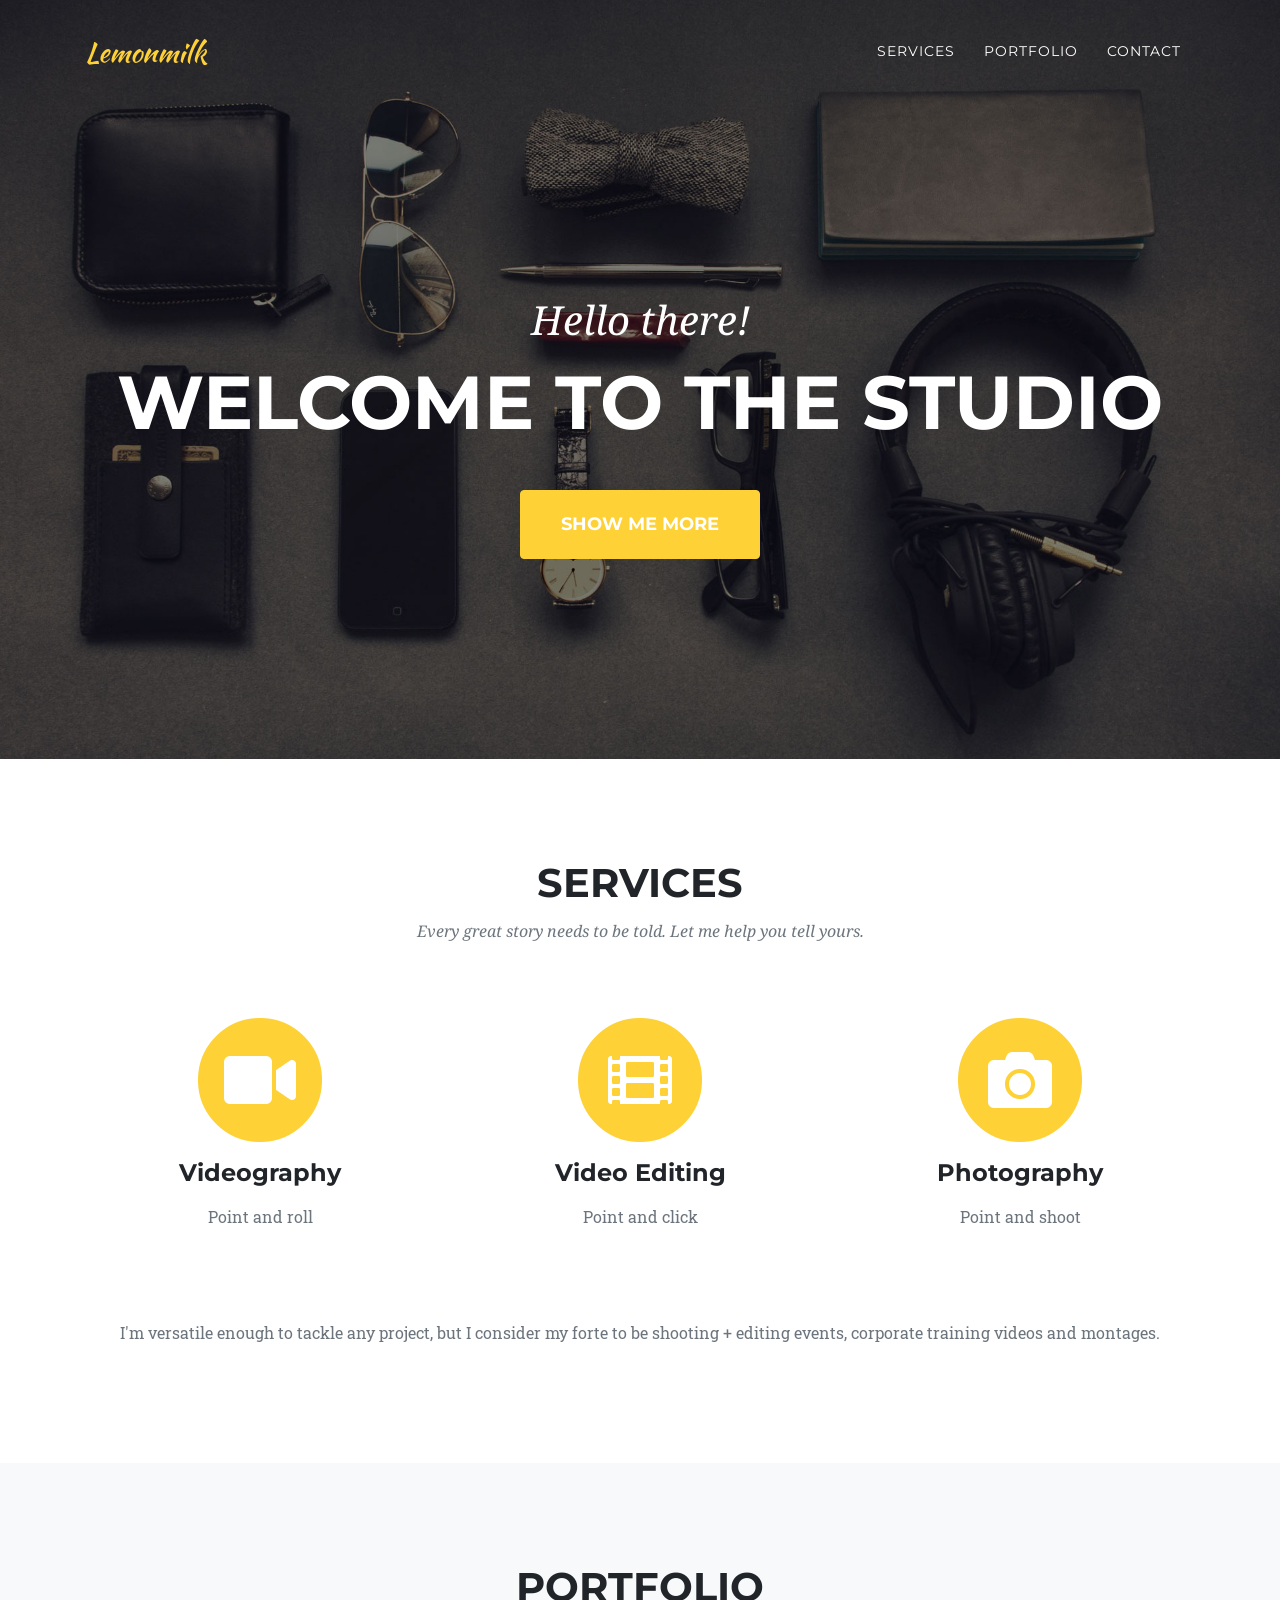
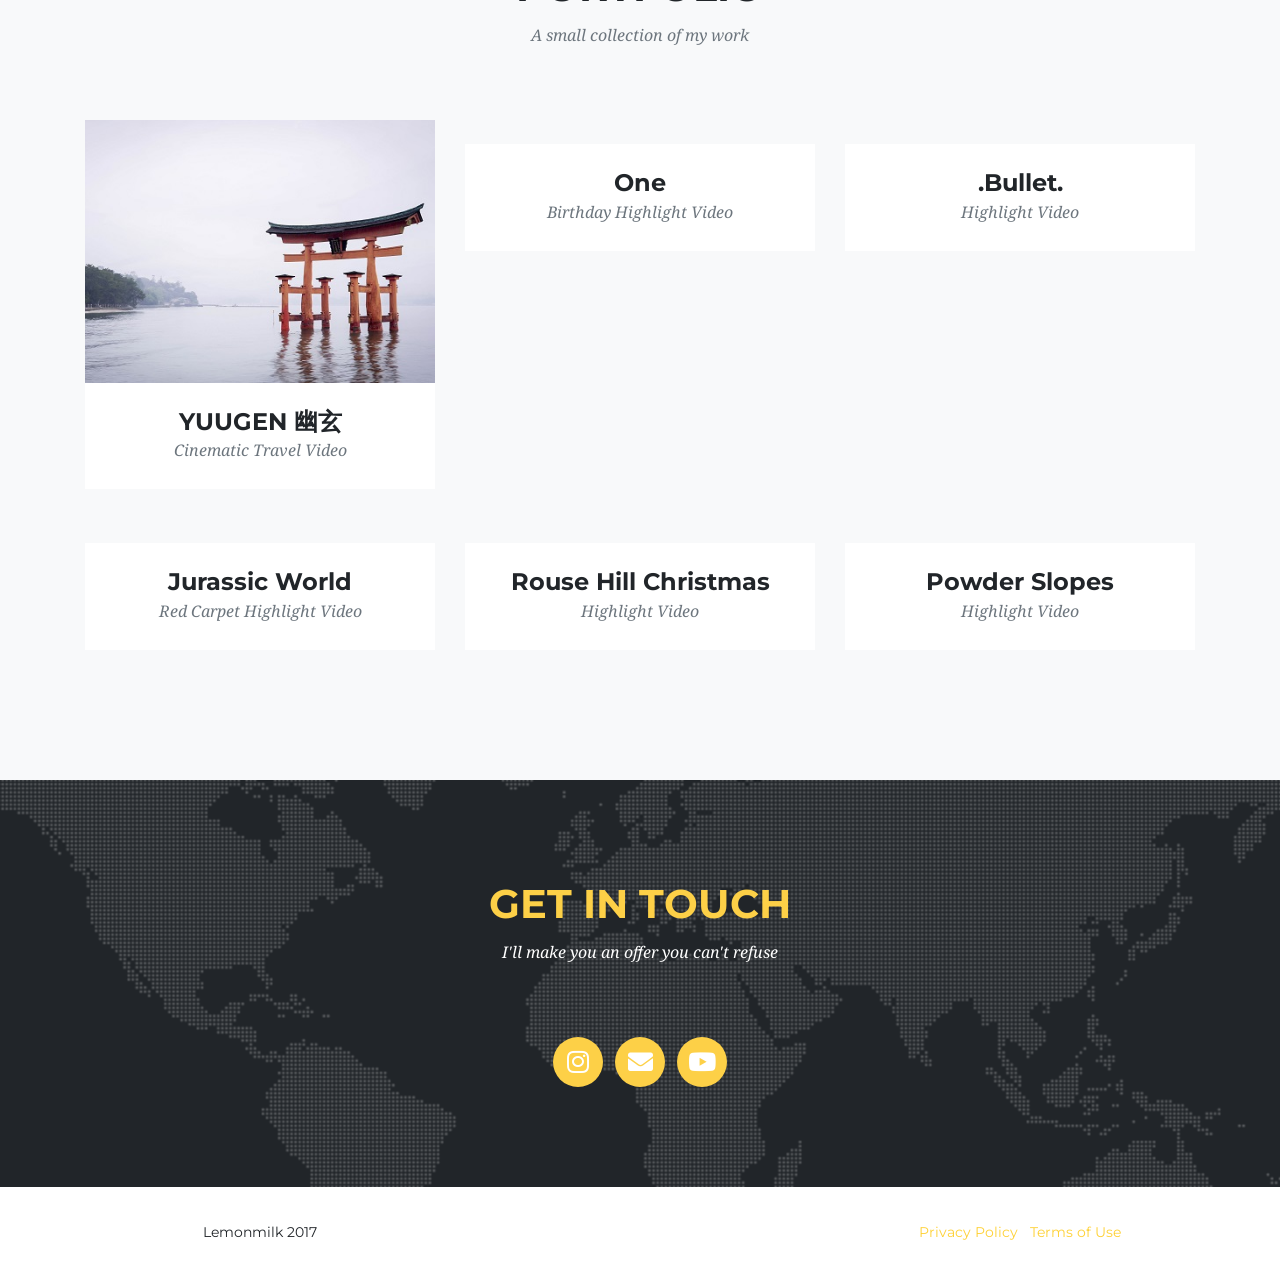
==== commit baf62165: "updated yuugen photo" ====
--- a/index.html
+++ b/index.html
@@ -2,7 +2,7 @@
 <html lang="en">
 
 <head>
-  <link rel="icon" href="img/portfolio/01-thumbnail.jpg">
+  <link rel="icon" href="img/favicon/favicon.png">
 
   <meta charset="utf-8">
   <meta name="viewport" content="width=device-width, initial-scale=1, shrink-to-fit=no">
@@ -140,7 +140,7 @@
                 <i class="fas fa-plus fa-3x"></i>
               </div>
             </div>
-            <img class="img-fluid" src="img/portfolio/03-thumbnail.jpg" alt="">
+            <img class="img-fluid" src="img/portfolio/01-thumbnail.jpg" alt="">
           </a>
           <div class="portfolio-caption">
             <h4>YUUGEN 幽玄</h4>
--- a/css/agency.min.css
+++ b/css/agency.min.css
@@ -2,4 +2,4 @@
  * Start Bootstrap - Agency v5.2.2 (https://startbootstrap.com/template-overviews/agency)
  * Copyright 2013-2019 Start Bootstrap
  * Licensed under MIT (https://github.com/BlackrockDigital/startbootstrap-agency/blob/master/LICENSE)
- */body{overflow-x:hidden;font-family:'Roboto Slab',-apple-system,BlinkMacSystemFont,'Segoe UI',Roboto,'Helvetica Neue',Arial,sans-serif,'Apple Color Emoji','Segoe UI Emoji','Segoe UI Symbol','Noto Color Emoji'}p{line-height:1.75}a{color:#fed136}a:hover{color:#fec503}.text-primary{color:#fed136!important}h1,h2,h3,h4,h5,h6{font-weight:700;font-family:Montserrat,-apple-system,BlinkMacSystemFont,'Segoe UI',Roboto,'Helvetica Neue',Arial,sans-serif,'Apple Color Emoji','Segoe UI Emoji','Segoe UI Symbol','Noto Color Emoji'}.page-section{padding:100px 0}.page-section h2.section-heading{font-size:40px;margin-top:0;margin-bottom:15px}.page-section h3.section-subheading{font-size:16px;font-weight:400;font-style:italic;margin-bottom:75px;text-transform:none;font-family:'Droid Serif',-apple-system,BlinkMacSystemFont,'Segoe UI',Roboto,'Helvetica Neue',Arial,sans-serif,'Apple Color Emoji','Segoe UI Emoji','Segoe UI Symbol','Noto Color Emoji'}@media (min-width:768px){section{padding:150px 0}}::-moz-selection{background:#fed136;text-shadow:none}::selection{background:#fed136;text-shadow:none}img::-moz-selection{background:0 0}img::selection{background:0 0}img::-moz-selection{background:0 0}.btn{font-family:Montserrat,-apple-system,BlinkMacSystemFont,'Segoe UI',Roboto,'Helvetica Neue',Arial,sans-serif,'Apple Color Emoji','Segoe UI Emoji','Segoe UI Symbol','Noto Color Emoji';font-weight:700}.btn-xl{font-size:18px;padding:20px 40px}.btn-primary{background-color:#fed136;border-color:#fed136}.btn-primary:active,.btn-primary:focus,.btn-primary:hover{background-color:#fec810!important;border-color:#fec810!important;color:#fff}.btn-primary:active,.btn-primary:focus{box-shadow:0 0 0 .2rem rgba(254,209,55,.5)!important}#mainNav{background-color:#212529}#mainNav .navbar-toggler{font-size:12px;right:0;padding:13px;text-transform:uppercase;color:#fff;border:0;background-color:#fed136;font-family:Montserrat,-apple-system,BlinkMacSystemFont,'Segoe UI',Roboto,'Helvetica Neue',Arial,sans-serif,'Apple Color Emoji','Segoe UI Emoji','Segoe UI Symbol','Noto Color Emoji'}#mainNav .navbar-brand{color:#fed136;font-family:'Kaushan Script',-apple-system,BlinkMacSystemFont,'Segoe UI',Roboto,'Helvetica Neue',Arial,sans-serif,'Apple Color Emoji','Segoe UI Emoji','Segoe UI Symbol','Noto Color Emoji'}#mainNav .navbar-brand.active,#mainNav .navbar-brand:active,#mainNav .navbar-brand:focus,#mainNav .navbar-brand:hover{color:#fec503}#mainNav .navbar-nav .nav-item .nav-link{font-size:90%;font-weight:400;padding:.75em 0;letter-spacing:1px;color:#fff;font-family:Montserrat,-apple-system,BlinkMacSystemFont,'Segoe UI',Roboto,'Helvetica Neue',Arial,sans-serif,'Apple Color Emoji','Segoe UI Emoji','Segoe UI Symbol','Noto Color Emoji'}#mainNav .navbar-nav .nav-item .nav-link.active,#mainNav .navbar-nav .nav-item .nav-link:hover{color:#fed136}@media (min-width:992px){#mainNav{padding-top:25px;padding-bottom:25px;transition:padding-top .3s,padding-bottom .3s;border:none;background-color:transparent}#mainNav .navbar-brand{font-size:1.75em;transition:all .3s}#mainNav .navbar-nav .nav-item .nav-link{padding:1.1em 1em!important}#mainNav.navbar-shrink{padding-top:0;padding-bottom:0;background-color:#212529}#mainNav.navbar-shrink .navbar-brand{font-size:1.25em;padding:12px 0}}header.masthead{text-align:center;color:#fff;background-image:url(../img/header-bg.jpg);background-repeat:no-repeat;background-attachment:scroll;background-position:center center;background-size:cover}header.masthead .intro-text{padding-top:150px;padding-bottom:100px}header.masthead .intro-text .intro-lead-in{font-size:22px;font-style:italic;line-height:22px;margin-bottom:25px;font-family:'Droid Serif',-apple-system,BlinkMacSystemFont,'Segoe UI',Roboto,'Helvetica Neue',Arial,sans-serif,'Apple Color Emoji','Segoe UI Emoji','Segoe UI Symbol','Noto Color Emoji'}header.masthead .intro-text .intro-heading{font-size:50px;font-weight:700;line-height:50px;margin-bottom:25px;font-family:Montserrat,-apple-system,BlinkMacSystemFont,'Segoe UI',Roboto,'Helvetica Neue',Arial,sans-serif,'Apple Color Emoji','Segoe UI Emoji','Segoe UI Symbol','Noto Color Emoji'}@media (min-width:768px){header.masthead .intro-text{padding-top:300px;padding-bottom:200px}header.masthead .intro-text .intro-lead-in{font-size:40px;font-style:italic;line-height:40px;margin-bottom:25px;font-family:'Droid Serif',-apple-system,BlinkMacSystemFont,'Segoe UI',Roboto,'Helvetica Neue',Arial,sans-serif,'Apple Color Emoji','Segoe UI Emoji','Segoe UI Symbol','Noto Color Emoji'}header.masthead .intro-text .intro-heading{font-size:75px;font-weight:700;line-height:75px;margin-bottom:50px;font-family:Montserrat,-apple-system,BlinkMacSystemFont,'Segoe UI',Roboto,'Helvetica Neue',Arial,sans-serif,'Apple Color Emoji','Segoe UI Emoji','Segoe UI Symbol','Noto Color Emoji'}}.service-heading{margin:15px 0;text-transform:none}#portfolio .portfolio-item{right:0;margin:0 0 15px}#portfolio .portfolio-item .portfolio-link{position:relative;display:block;max-width:400px;margin:0 auto;cursor:pointer}#portfolio .portfolio-item .portfolio-link .portfolio-hover{position:absolute;width:100%;height:100%;transition:all ease .5s;opacity:0;background:rgba(254,209,54,.9)}#portfolio .portfolio-item .portfolio-link .portfolio-hover:hover{opacity:1}#portfolio .portfolio-item .portfolio-link .portfolio-hover .portfolio-hover-content{font-size:20px;position:absolute;top:50%;width:100%;height:20px;margin-top:-12px;text-align:center;color:#fff}#portfolio .portfolio-item .portfolio-link .portfolio-hover .portfolio-hover-content i{margin-top:-12px}#portfolio .portfolio-item .portfolio-link .portfolio-hover .portfolio-hover-content h3,#portfolio .portfolio-item .portfolio-link .portfolio-hover .portfolio-hover-content h4{margin:0}#portfolio .portfolio-item .portfolio-caption{max-width:400px;margin:0 auto;padding:25px;text-align:center;background-color:#fff}#portfolio .portfolio-item .portfolio-caption h4{margin:0;text-transform:none}#portfolio .portfolio-item .portfolio-caption p{font-size:16px;font-style:italic;margin:0;font-family:'Droid Serif',-apple-system,BlinkMacSystemFont,'Segoe UI',Roboto,'Helvetica Neue',Arial,sans-serif,'Apple Color Emoji','Segoe UI Emoji','Segoe UI Symbol','Noto Color Emoji'}#portfolio *{z-index:2}@media (min-width:767px){#portfolio .portfolio-item{margin:0 0 30px}}.portfolio-modal .modal-dialog{margin:1rem;max-width:100vw}.portfolio-modal .modal-content{padding:100px 0;text-align:center}.portfolio-modal .modal-content h2{font-size:3em;margin-bottom:15px}.portfolio-modal .modal-content p{margin-bottom:30px}.portfolio-modal .modal-content p.item-intro{font-size:16px;font-style:italic;margin:20px 0 30px;font-family:'Droid Serif',-apple-system,BlinkMacSystemFont,'Segoe UI',Roboto,'Helvetica Neue',Arial,sans-serif,'Apple Color Emoji','Segoe UI Emoji','Segoe UI Symbol','Noto Color Emoji'}.portfolio-modal .modal-content ul.list-inline{margin-top:0;margin-bottom:30px}.portfolio-modal .modal-content img{margin-bottom:30px}.portfolio-modal .modal-content button{cursor:pointer}.portfolio-modal .close-modal{position:absolute;top:25px;right:25px;width:75px;height:75px;cursor:pointer;background-color:transparent}.portfolio-modal .close-modal:hover{opacity:.3}.portfolio-modal .close-modal .lr{z-index:1051;width:1px;height:75px;margin-left:35px;transform:rotate(45deg);background-color:#212529}.portfolio-modal .close-modal .lr .rl{z-index:1052;width:1px;height:75px;transform:rotate(90deg);background-color:#212529}.timeline{position:relative;padding:0;list-style:none}.timeline:before{position:absolute;top:0;bottom:0;left:40px;width:2px;margin-left:-1.5px;content:'';background-color:#e9ecef}.timeline>li{position:relative;min-height:50px;margin-bottom:50px}.timeline>li:after,.timeline>li:before{display:table;content:' '}.timeline>li:after{clear:both}.timeline>li .timeline-panel{position:relative;float:right;width:100%;padding:0 20px 0 100px;text-align:left}.timeline>li .timeline-panel:before{right:auto;left:-15px;border-right-width:15px;border-left-width:0}.timeline>li .timeline-panel:after{right:auto;left:-14px;border-right-width:14px;border-left-width:0}.timeline>li .timeline-image{position:absolute;z-index:100;left:0;width:80px;height:80px;margin-left:0;text-align:center;color:#fff;border:7px solid #e9ecef;border-radius:100%;background-color:#fed136}.timeline>li .timeline-image h4{font-size:10px;line-height:14px;margin-top:12px}.timeline>li.timeline-inverted>.timeline-panel{float:right;padding:0 20px 0 100px;text-align:left}.timeline>li.timeline-inverted>.timeline-panel:before{right:auto;left:-15px;border-right-width:15px;border-left-width:0}.timeline>li.timeline-inverted>.timeline-panel:after{right:auto;left:-14px;border-right-width:14px;border-left-width:0}.timeline>li:last-child{margin-bottom:0}.timeline .timeline-heading h4{margin-top:0;color:inherit}.timeline .timeline-heading h4.subheading{text-transform:none}.timeline .timeline-body>p,.timeline .timeline-body>ul{margin-bottom:0}@media (min-width:768px){.timeline:before{left:50%}.timeline>li{min-height:100px;margin-bottom:100px}.timeline>li .timeline-panel{float:left;width:41%;padding:0 20px 20px 30px;text-align:right}.timeline>li .timeline-image{left:50%;width:100px;height:100px;margin-left:-50px}.timeline>li .timeline-image h4{font-size:13px;line-height:18px;margin-top:16px}.timeline>li.timeline-inverted>.timeline-panel{float:right;padding:0 30px 20px 20px;text-align:left}}@media (min-width:992px){.timeline>li{min-height:150px}.timeline>li .timeline-panel{padding:0 20px 20px}.timeline>li .timeline-image{width:150px;height:150px;margin-left:-75px}.timeline>li .timeline-image h4{font-size:18px;line-height:26px;margin-top:30px}.timeline>li.timeline-inverted>.timeline-panel{padding:0 20px 20px}}@media (min-width:1200px){.timeline>li{min-height:170px}.timeline>li .timeline-panel{padding:0 20px 20px 100px}.timeline>li .timeline-image{width:170px;height:170px;margin-left:-85px}.timeline>li .timeline-image h4{margin-top:40px}.timeline>li.timeline-inverted>.timeline-panel{padding:0 100px 20px 20px}}.team-member{margin-bottom:50px;text-align:center}.team-member img{width:225px;height:225px;border:7px solid rgba(0,0,0,.1)}.team-member h4{margin-top:25px;margin-bottom:0;text-transform:none}.team-member p{margin-top:0}.videoWrapper{position:relative;padding-bottom:39.7%;padding-top:25px;height:0}.videoWrapper iframe{position:absolute;top:0;left:0;width:100%;height:100%}.videoWrapper16x9{position:relative;padding-bottom:54.31%;padding-top:25px;height:0}.videoWrapper16x9 iframe{position:absolute;top:0;left:0;width:100%;height:100%}section#contact{background-color:#212529;background-image:url(../img/map-image.png);background-repeat:no-repeat;background-position:center;text-align:center}section#contact .section-heading{color:#fdd047}section#contact .form-group{margin-bottom:25px}section#contact .form-group input,section#contact .form-group textarea{padding:20px}section#contact .form-group input.form-control{height:auto}section#contact .form-group textarea.form-control{height:248px}section#contact .form-control:focus{border-color:#fed136;box-shadow:none}section#contact ::-webkit-input-placeholder{font-weight:700;color:#ced4da;font-family:Montserrat,-apple-system,BlinkMacSystemFont,'Segoe UI',Roboto,'Helvetica Neue',Arial,sans-serif,'Apple Color Emoji','Segoe UI Emoji','Segoe UI Symbol','Noto Color Emoji'}section#contact :-moz-placeholder{font-weight:700;color:#ced4da;font-family:Montserrat,-apple-system,BlinkMacSystemFont,'Segoe UI',Roboto,'Helvetica Neue',Arial,sans-serif,'Apple Color Emoji','Segoe UI Emoji','Segoe UI Symbol','Noto Color Emoji'}section#contact ::-moz-placeholder{font-weight:700;color:#ced4da;font-family:Montserrat,-apple-system,BlinkMacSystemFont,'Segoe UI',Roboto,'Helvetica Neue',Arial,sans-serif,'Apple Color Emoji','Segoe UI Emoji','Segoe UI Symbol','Noto Color Emoji'}section#contact :-ms-input-placeholder{font-weight:700;color:#ced4da;font-family:Montserrat,-apple-system,BlinkMacSystemFont,'Segoe UI',Roboto,'Helvetica Neue',Arial,sans-serif,'Apple Color Emoji','Segoe UI Emoji','Segoe UI Symbol','Noto Color Emoji'}.footer{padding:25px 0;text-align:center}.footer span.copyright{font-size:90%;line-height:40px;text-transform:none;font-family:Montserrat,-apple-system,BlinkMacSystemFont,'Segoe UI',Roboto,'Helvetica Neue',Arial,sans-serif,'Apple Color Emoji','Segoe UI Emoji','Segoe UI Symbol','Noto Color Emoji'}.footer ul.quicklinks{font-size:90%;line-height:40px;margin-bottom:0;text-transform:none;font-family:Montserrat,-apple-system,BlinkMacSystemFont,'Segoe UI',Roboto,'Helvetica Neue',Arial,sans-serif,'Apple Color Emoji','Segoe UI Emoji','Segoe UI Symbol','Noto Color Emoji'}ul.social-buttons{margin-bottom:0}ul.social-buttons li a{font-size:25px;line-height:50px;display:block;width:50px;height:50px;transition:all .3s;color:#fff;border-radius:100%;outline:0;background-color:#fdd047;margin:auto}ul.social-buttons li a:active,ul.social-buttons li a:focus,ul.social-buttons li a:hover{background-color:#f9bb11}+ */body{overflow-x:hidden;font-family:'Roboto Slab',-apple-system,BlinkMacSystemFont,'Segoe UI',Roboto,'Helvetica Neue',Arial,sans-serif,'Apple Color Emoji','Segoe UI Emoji','Segoe UI Symbol','Noto Color Emoji'}p{line-height:1.75}a{color:#fed136}a:hover{color:#fec503}.text-primary{color:#fed136!important}h1,h2,h3,h4,h5,h6{font-weight:700;font-family:Montserrat,-apple-system,BlinkMacSystemFont,'Segoe UI',Roboto,'Helvetica Neue',Arial,sans-serif,'Apple Color Emoji','Segoe UI Emoji','Segoe UI Symbol','Noto Color Emoji'}.page-section{padding:100px 0}.page-section h2.section-heading{font-size:40px;margin-top:0;margin-bottom:15px}.page-section h3.section-subheading{font-size:16px;font-weight:400;font-style:italic;margin-bottom:75px;text-transform:none;font-family:'Droid Serif',-apple-system,BlinkMacSystemFont,'Segoe UI',Roboto,'Helvetica Neue',Arial,sans-serif,'Apple Color Emoji','Segoe UI Emoji','Segoe UI Symbol','Noto Color Emoji'}@media (min-width:768px){section{padding:150px 0}}::-moz-selection{background:#fed136;text-shadow:none}::selection{background:#fed136;text-shadow:none}img::-moz-selection{background:0 0}img::selection{background:0 0}img::-moz-selection{background:0 0}.btn{font-family:Montserrat,-apple-system,BlinkMacSystemFont,'Segoe UI',Roboto,'Helvetica Neue',Arial,sans-serif,'Apple Color Emoji','Segoe UI Emoji','Segoe UI Symbol','Noto Color Emoji';font-weight:700}.btn-xl{font-size:18px;padding:20px 40px}.btn-primary{background-color:#fed136;border-color:#fed136}.btn-primary:active,.btn-primary:focus,.btn-primary:hover{background-color:#fec810!important;border-color:#fec810!important;color:#fff}.btn-primary:active,.btn-primary:focus{box-shadow:0 0 0 .2rem rgba(254,209,55,.5)!important}#mainNav{background-color:#212529}#mainNav .navbar-toggler{font-size:12px;right:0;padding:13px;text-transform:uppercase;color:#fff;border:0;background-color:#fed136;font-family:Montserrat,-apple-system,BlinkMacSystemFont,'Segoe UI',Roboto,'Helvetica Neue',Arial,sans-serif,'Apple Color Emoji','Segoe UI Emoji','Segoe UI Symbol','Noto Color Emoji'}#mainNav .navbar-brand{color:#fed136;font-family:'Kaushan Script',-apple-system,BlinkMacSystemFont,'Segoe UI',Roboto,'Helvetica Neue',Arial,sans-serif,'Apple Color Emoji','Segoe UI Emoji','Segoe UI Symbol','Noto Color Emoji'}#mainNav .navbar-brand.active,#mainNav .navbar-brand:active,#mainNav .navbar-brand:focus,#mainNav .navbar-brand:hover{color:#fec503}#mainNav .navbar-nav .nav-item .nav-link{font-size:90%;font-weight:400;padding:.75em 0;letter-spacing:1px;color:#fff;font-family:Montserrat,-apple-system,BlinkMacSystemFont,'Segoe UI',Roboto,'Helvetica Neue',Arial,sans-serif,'Apple Color Emoji','Segoe UI Emoji','Segoe UI Symbol','Noto Color Emoji'}#mainNav .navbar-nav .nav-item .nav-link.active,#mainNav .navbar-nav .nav-item .nav-link:hover{color:#fed136}@media (min-width:992px){#mainNav{padding-top:25px;padding-bottom:25px;transition:padding-top .3s,padding-bottom .3s;border:none;background-color:transparent}#mainNav .navbar-brand{font-size:1.75em;transition:all .3s}#mainNav .navbar-nav .nav-item .nav-link{padding:1.1em 1em!important}#mainNav.navbar-shrink{padding-top:0;padding-bottom:0;background-color:#212529}#mainNav.navbar-shrink .navbar-brand{font-size:1.25em;padding:12px 0}}header.masthead{text-align:center;color:#fff;background-image:url(../img/header-bg.jpg);background-repeat:no-repeat;background-attachment:scroll;background-position:center center;background-size:cover}header.masthead .intro-text{padding-top:150px;padding-bottom:100px}header.masthead .intro-text .intro-lead-in{font-size:22px;font-style:italic;line-height:22px;margin-bottom:25px;font-family:'Droid Serif',-apple-system,BlinkMacSystemFont,'Segoe UI',Roboto,'Helvetica Neue',Arial,sans-serif,'Apple Color Emoji','Segoe UI Emoji','Segoe UI Symbol','Noto Color Emoji'}header.masthead .intro-text .intro-heading{font-size:50px;font-weight:700;line-height:50px;margin-bottom:25px;font-family:Montserrat,-apple-system,BlinkMacSystemFont,'Segoe UI',Roboto,'Helvetica Neue',Arial,sans-serif,'Apple Color Emoji','Segoe UI Emoji','Segoe UI Symbol','Noto Color Emoji'}@media (min-width:768px){header.masthead .intro-text{padding-top:300px;padding-bottom:200px}header.masthead .intro-text .intro-lead-in{font-size:40px;font-style:italic;line-height:40px;margin-bottom:25px;font-family:'Droid Serif',-apple-system,BlinkMacSystemFont,'Segoe UI',Roboto,'Helvetica Neue',Arial,sans-serif,'Apple Color Emoji','Segoe UI Emoji','Segoe UI Symbol','Noto Color Emoji'}header.masthead .intro-text .intro-heading{font-size:75px;font-weight:700;line-height:75px;margin-bottom:50px;font-family:Montserrat,-apple-system,BlinkMacSystemFont,'Segoe UI',Roboto,'Helvetica Neue',Arial,sans-serif,'Apple Color Emoji','Segoe UI Emoji','Segoe UI Symbol','Noto Color Emoji'}}.service-heading{margin:15px 0;text-transform:none}#portfolio .portfolio-item{right:0;margin:0 0 15px}#portfolio .portfolio-item .portfolio-link{position:relative;display:block;max-width:400px;margin:0 auto;cursor:pointer}#portfolio .portfolio-item .portfolio-link .portfolio-hover{position:absolute;width:100%;height:100%;transition:all ease .5s;opacity:0;background:rgba(254,209,54,.9)}#portfolio .portfolio-item .portfolio-link .portfolio-hover:hover{opacity:1}#portfolio .portfolio-item .portfolio-link .portfolio-hover .portfolio-hover-content{font-size:20px;position:absolute;top:50%;width:100%;height:20px;margin-top:-12px;text-align:center;color:#fff}#portfolio .portfolio-item .portfolio-link .portfolio-hover .portfolio-hover-content i{margin-top:-12px}#portfolio .portfolio-item .portfolio-link .portfolio-hover .portfolio-hover-content h3,#portfolio .portfolio-item .portfolio-link .portfolio-hover .portfolio-hover-content h4{margin:0}#portfolio .portfolio-item .portfolio-caption{max-width:400px;margin:0 auto;padding:25px;text-align:center;background-color:#fff}#portfolio .portfolio-item .portfolio-caption h4{margin:0;text-transform:none}#portfolio .portfolio-item .portfolio-caption p{font-size:16px;font-style:italic;margin:0;font-family:'Droid Serif',-apple-system,BlinkMacSystemFont,'Segoe UI',Roboto,'Helvetica Neue',Arial,sans-serif,'Apple Color Emoji','Segoe UI Emoji','Segoe UI Symbol','Noto Color Emoji'}#portfolio *{z-index:2}@media (min-width:767px){#portfolio .portfolio-item{margin:0 0 30px}}.portfolio-modal .modal-dialog{margin:1rem;max-width:100vw}.portfolio-modal .modal-content{padding:100px 0;text-align:center}.portfolio-modal .modal-content h2{font-size:3em;margin-bottom:15px}.portfolio-modal .modal-content p{margin-bottom:30px}.portfolio-modal .modal-content p.item-intro{font-size:16px;font-style:italic;margin:20px 0 30px;font-family:'Droid Serif',-apple-system,BlinkMacSystemFont,'Segoe UI',Roboto,'Helvetica Neue',Arial,sans-serif,'Apple Color Emoji','Segoe UI Emoji','Segoe UI Symbol','Noto Color Emoji'}.portfolio-modal .modal-content ul.list-inline{margin-top:0;margin-bottom:30px}.portfolio-modal .modal-content img{margin-bottom:30px}.portfolio-modal .modal-content button{cursor:pointer}.portfolio-modal .close-modal{position:absolute;top:25px;right:25px;width:75px;height:75px;cursor:pointer;background-color:transparent}.portfolio-modal .close-modal:hover{opacity:.3}.portfolio-modal .close-modal .lr{z-index:1051;width:1px;height:75px;margin-left:35px;transform:rotate(45deg);background-color:#212529}.portfolio-modal .close-modal .lr .rl{z-index:1052;width:1px;height:75px;transform:rotate(90deg);background-color:#212529}.timeline{position:relative;padding:0;list-style:none}.timeline:before{position:absolute;top:0;bottom:0;left:40px;width:2px;margin-left:-1.5px;content:'';background-color:#e9ecef}.timeline>li{position:relative;min-height:50px;margin-bottom:50px}.timeline>li:after,.timeline>li:before{display:table;content:' '}.timeline>li:after{clear:both}.timeline>li .timeline-panel{position:relative;float:right;width:100%;padding:0 20px 0 100px;text-align:left}.timeline>li .timeline-panel:before{right:auto;left:-15px;border-right-width:15px;border-left-width:0}.timeline>li .timeline-panel:after{right:auto;left:-14px;border-right-width:14px;border-left-width:0}.timeline>li .timeline-image{position:absolute;z-index:100;left:0;width:80px;height:80px;margin-left:0;text-align:center;color:#fff;border:7px solid #e9ecef;border-radius:100%;background-color:#fed136}.timeline>li .timeline-image h4{font-size:10px;line-height:14px;margin-top:12px}.timeline>li.timeline-inverted>.timeline-panel{float:right;padding:0 20px 0 100px;text-align:left}.timeline>li.timeline-inverted>.timeline-panel:before{right:auto;left:-15px;border-right-width:15px;border-left-width:0}.timeline>li.timeline-inverted>.timeline-panel:after{right:auto;left:-14px;border-right-width:14px;border-left-width:0}.timeline>li:last-child{margin-bottom:0}.timeline .timeline-heading h4{margin-top:0;color:inherit}.timeline .timeline-heading h4.subheading{text-transform:none}.timeline .timeline-body>p,.timeline .timeline-body>ul{margin-bottom:0}@media (min-width:768px){.timeline:before{left:50%}.timeline>li{min-height:100px;margin-bottom:100px}.timeline>li .timeline-panel{float:left;width:41%;padding:0 20px 20px 30px;text-align:right}.timeline>li .timeline-image{left:50%;width:100px;height:100px;margin-left:-50px}.timeline>li .timeline-image h4{font-size:13px;line-height:18px;margin-top:16px}.timeline>li.timeline-inverted>.timeline-panel{float:right;padding:0 30px 20px 20px;text-align:left}}@media (min-width:992px){.timeline>li{min-height:150px}.timeline>li .timeline-panel{padding:0 20px 20px}.timeline>li .timeline-image{width:150px;height:150px;margin-left:-75px}.timeline>li .timeline-image h4{font-size:18px;line-height:26px;margin-top:30px}.timeline>li.timeline-inverted>.timeline-panel{padding:0 20px 20px}}@media (min-width:1200px){.timeline>li{min-height:170px}.timeline>li .timeline-panel{padding:0 20px 20px 100px}.timeline>li .timeline-image{width:170px;height:170px;margin-left:-85px}.timeline>li .timeline-image h4{margin-top:40px}.timeline>li.timeline-inverted>.timeline-panel{padding:0 100px 20px 20px}}.team-member{margin-bottom:50px;text-align:center}.team-member img{width:200px;height:200px;border:7px solid rgba(0,0,0,.1)}.team-member h4{margin-top:25px;margin-bottom:0;text-transform:none}.team-member p{margin-top:0}.videoWrapper{position:relative;padding-bottom:39.7%;padding-top:25px;height:0}.videoWrapper iframe{position:absolute;top:0;left:0;width:100%;height:100%}.videoWrapper16x9{position:relative;padding-bottom:54.31%;padding-top:25px;height:0}.videoWrapper16x9 iframe{position:absolute;top:0;left:0;width:100%;height:100%}section#contact{background-color:#212529;background-image:url(../img/map-image.png);background-repeat:no-repeat;background-position:center;text-align:center}section#contact .section-heading{color:#fdd047}section#contact .form-group{margin-bottom:25px}section#contact .form-group input,section#contact .form-group textarea{padding:20px}section#contact .form-group input.form-control{height:auto}section#contact .form-group textarea.form-control{height:248px}section#contact .form-control:focus{border-color:#fed136;box-shadow:none}section#contact ::-webkit-input-placeholder{font-weight:700;color:#ced4da;font-family:Montserrat,-apple-system,BlinkMacSystemFont,'Segoe UI',Roboto,'Helvetica Neue',Arial,sans-serif,'Apple Color Emoji','Segoe UI Emoji','Segoe UI Symbol','Noto Color Emoji'}section#contact :-moz-placeholder{font-weight:700;color:#ced4da;font-family:Montserrat,-apple-system,BlinkMacSystemFont,'Segoe UI',Roboto,'Helvetica Neue',Arial,sans-serif,'Apple Color Emoji','Segoe UI Emoji','Segoe UI Symbol','Noto Color Emoji'}section#contact ::-moz-placeholder{font-weight:700;color:#ced4da;font-family:Montserrat,-apple-system,BlinkMacSystemFont,'Segoe UI',Roboto,'Helvetica Neue',Arial,sans-serif,'Apple Color Emoji','Segoe UI Emoji','Segoe UI Symbol','Noto Color Emoji'}section#contact :-ms-input-placeholder{font-weight:700;color:#ced4da;font-family:Montserrat,-apple-system,BlinkMacSystemFont,'Segoe UI',Roboto,'Helvetica Neue',Arial,sans-serif,'Apple Color Emoji','Segoe UI Emoji','Segoe UI Symbol','Noto Color Emoji'}.footer{padding:25px 0;text-align:center}.footer span.copyright{font-size:90%;line-height:40px;text-transform:none;font-family:Montserrat,-apple-system,BlinkMacSystemFont,'Segoe UI',Roboto,'Helvetica Neue',Arial,sans-serif,'Apple Color Emoji','Segoe UI Emoji','Segoe UI Symbol','Noto Color Emoji'}.footer ul.quicklinks{font-size:90%;line-height:40px;margin-bottom:0;text-transform:none;font-family:Montserrat,-apple-system,BlinkMacSystemFont,'Segoe UI',Roboto,'Helvetica Neue',Arial,sans-serif,'Apple Color Emoji','Segoe UI Emoji','Segoe UI Symbol','Noto Color Emoji'}ul.social-buttons{margin-bottom:0}ul.social-buttons li a{font-size:25px;line-height:50px;display:block;width:50px;height:50px;transition:all .3s;color:#fff;border-radius:100%;outline:0;background-color:#fdd047;margin:auto}ul.social-buttons li a:active,ul.social-buttons li a:focus,ul.social-buttons li a:hover{background-color:#f9bb11}
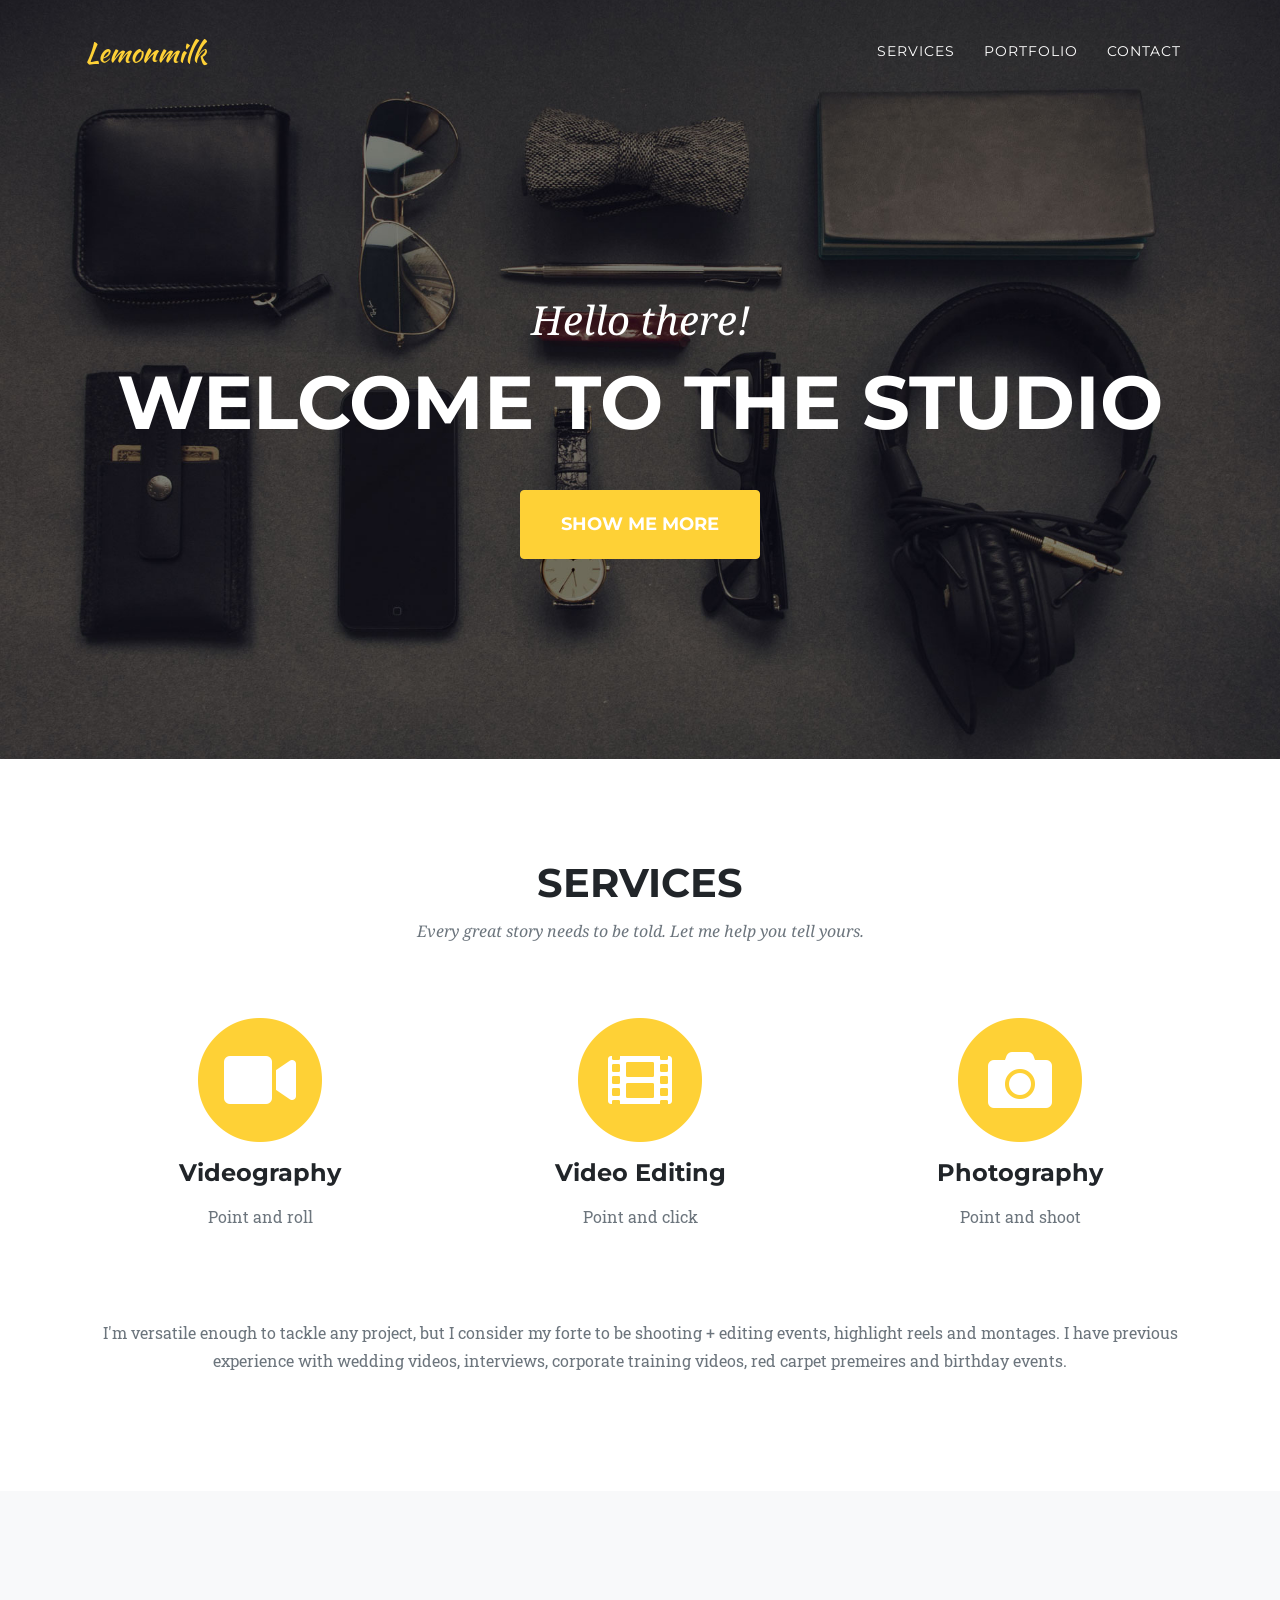
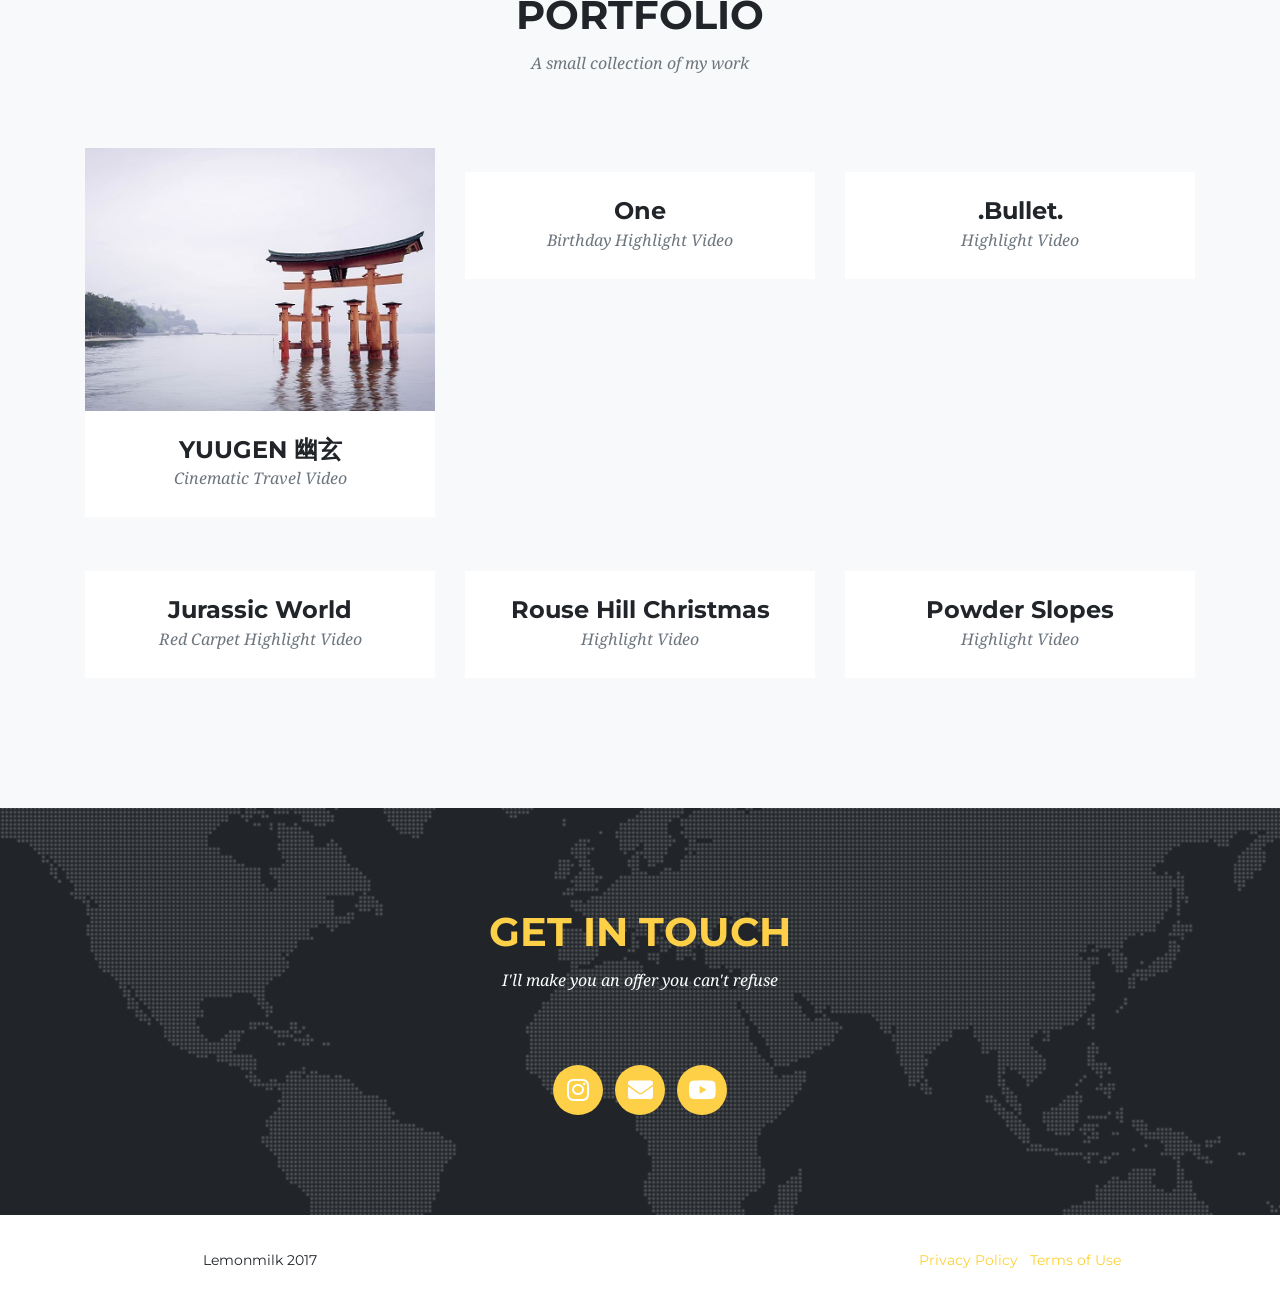
==== commit 36f4bd32: "updated services section" ====
--- a/index.html
+++ b/index.html
@@ -112,7 +112,7 @@
       <div class="row">
         <div class="col-lg-12 text-center">
           <p class="text-muted"> 
-            I'm versatile enough to tackle any project, but I consider my forte to be shooting + editing events, corporate training videos and montages. 
+            I'm versatile enough to tackle any project, but I consider my forte to be shooting + editing events, highlight reels and montages. I have previous experience with wedding videos, interviews, corporate training videos, red carpet premeires and birthday events. 
           </p>
         </div>
       </div>
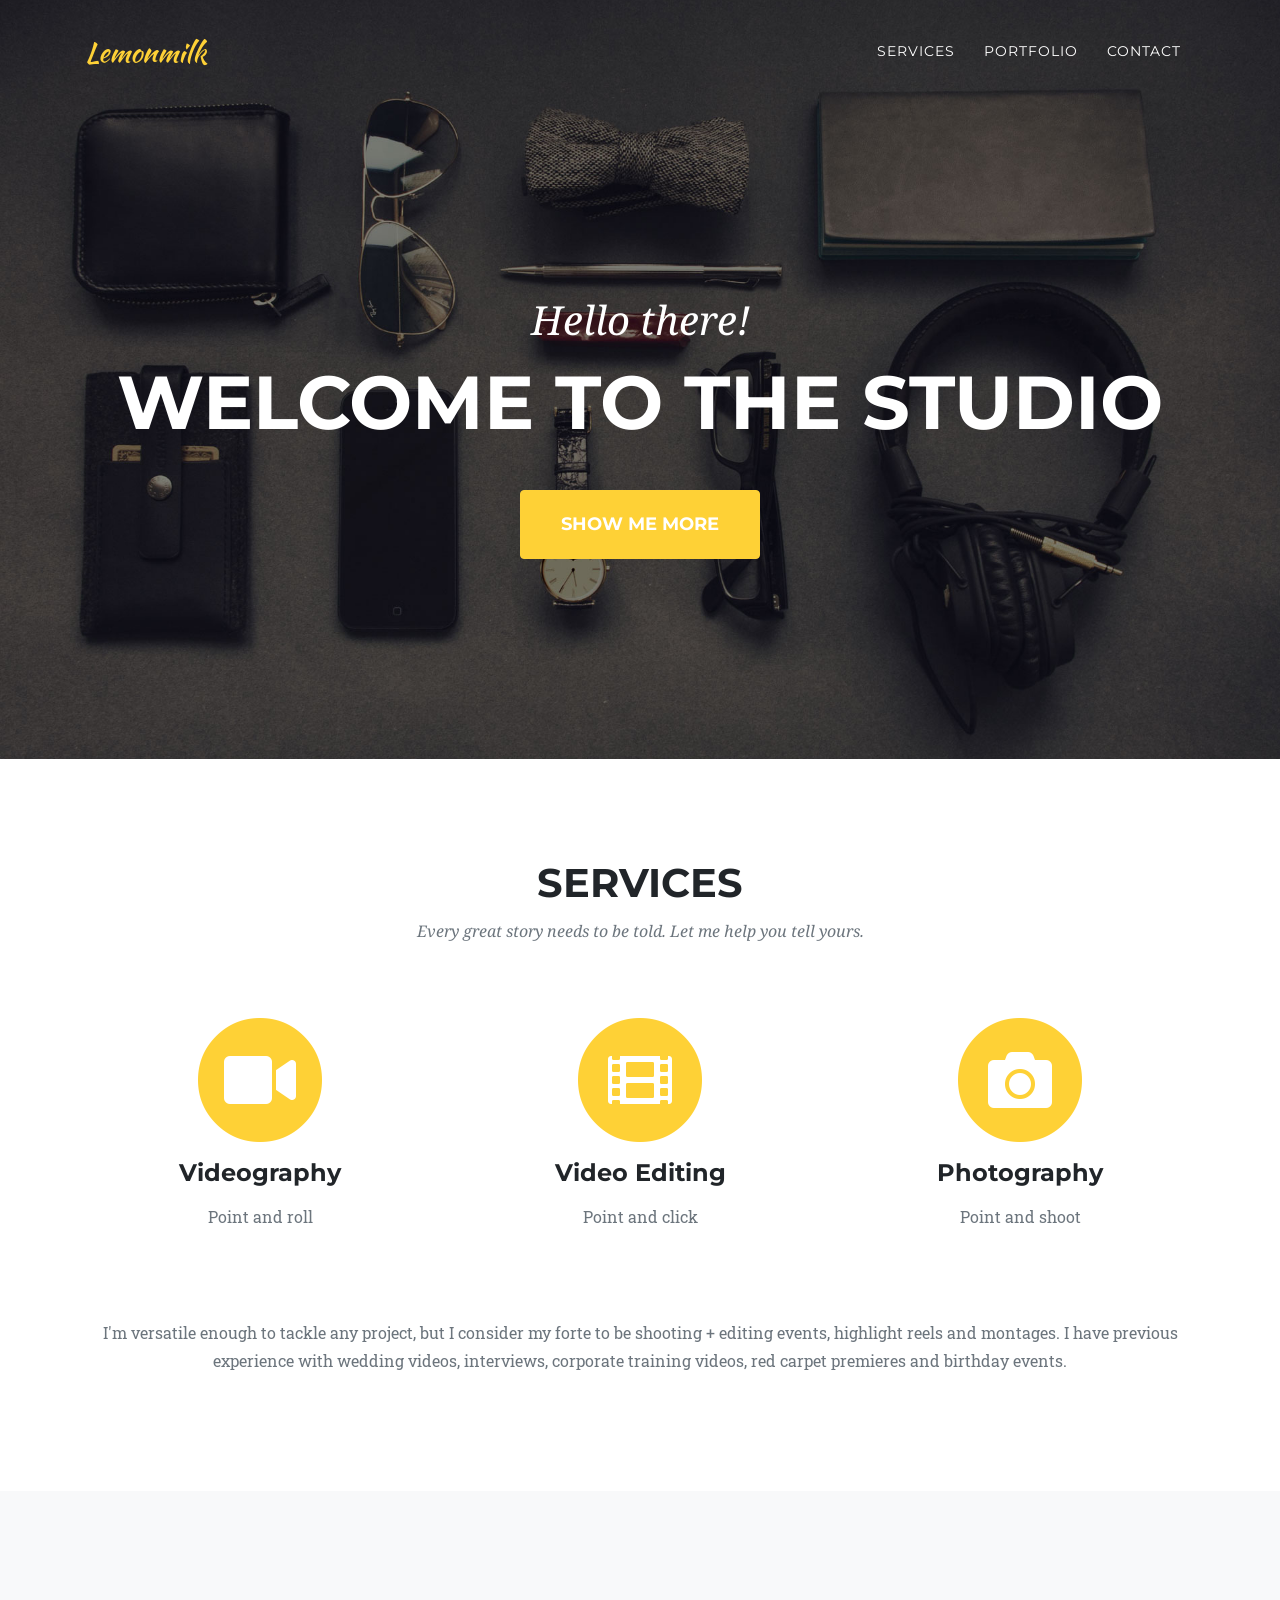
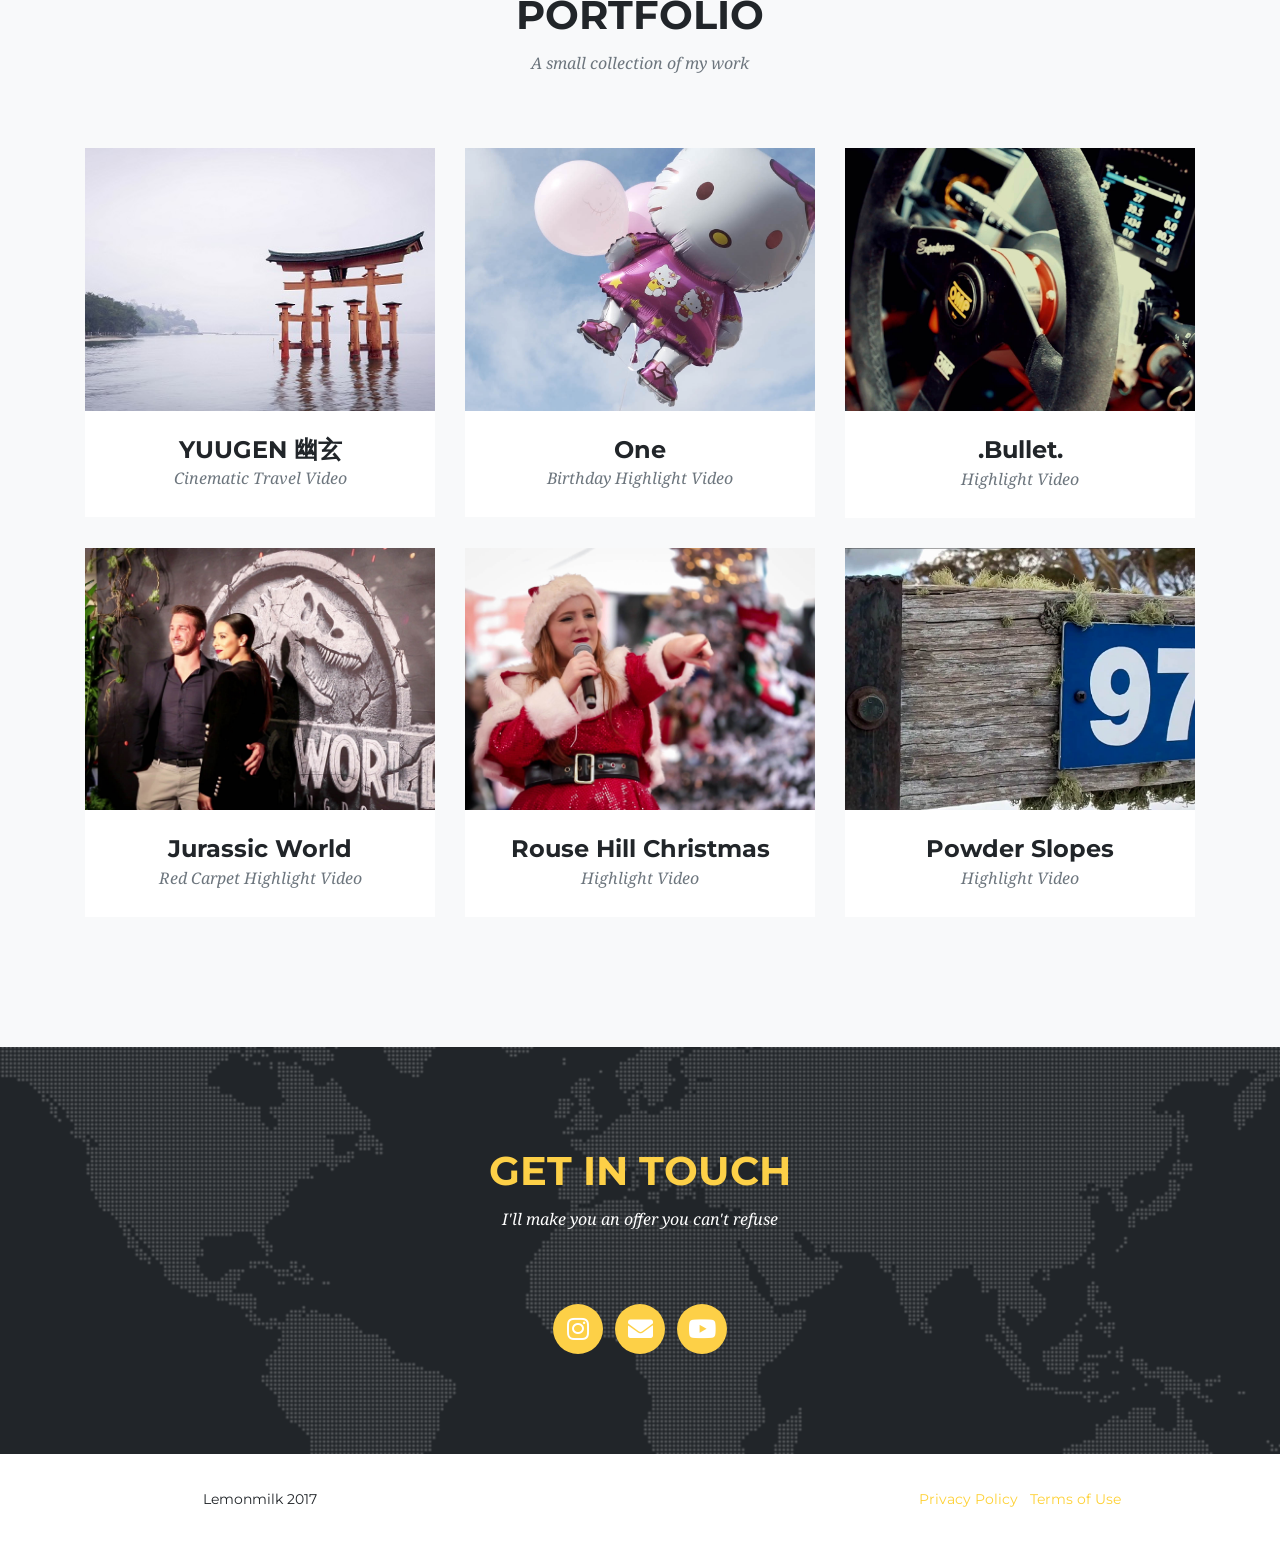
==== commit e5797a5f: "Fixed typo" ====
--- a/index.html
+++ b/index.html
@@ -112,7 +112,7 @@
       <div class="row">
         <div class="col-lg-12 text-center">
           <p class="text-muted"> 
-            I'm versatile enough to tackle any project, but I consider my forte to be shooting + editing events, highlight reels and montages. I have previous experience with wedding videos, interviews, corporate training videos, red carpet premeires and birthday events. 
+            I'm versatile enough to tackle any project, but I consider my forte to be shooting + editing events, highlight reels and montages. I have previous experience with wedding videos, interviews, corporate training videos, red carpet premieres and birthday events. 
           </p>
         </div>
       </div>
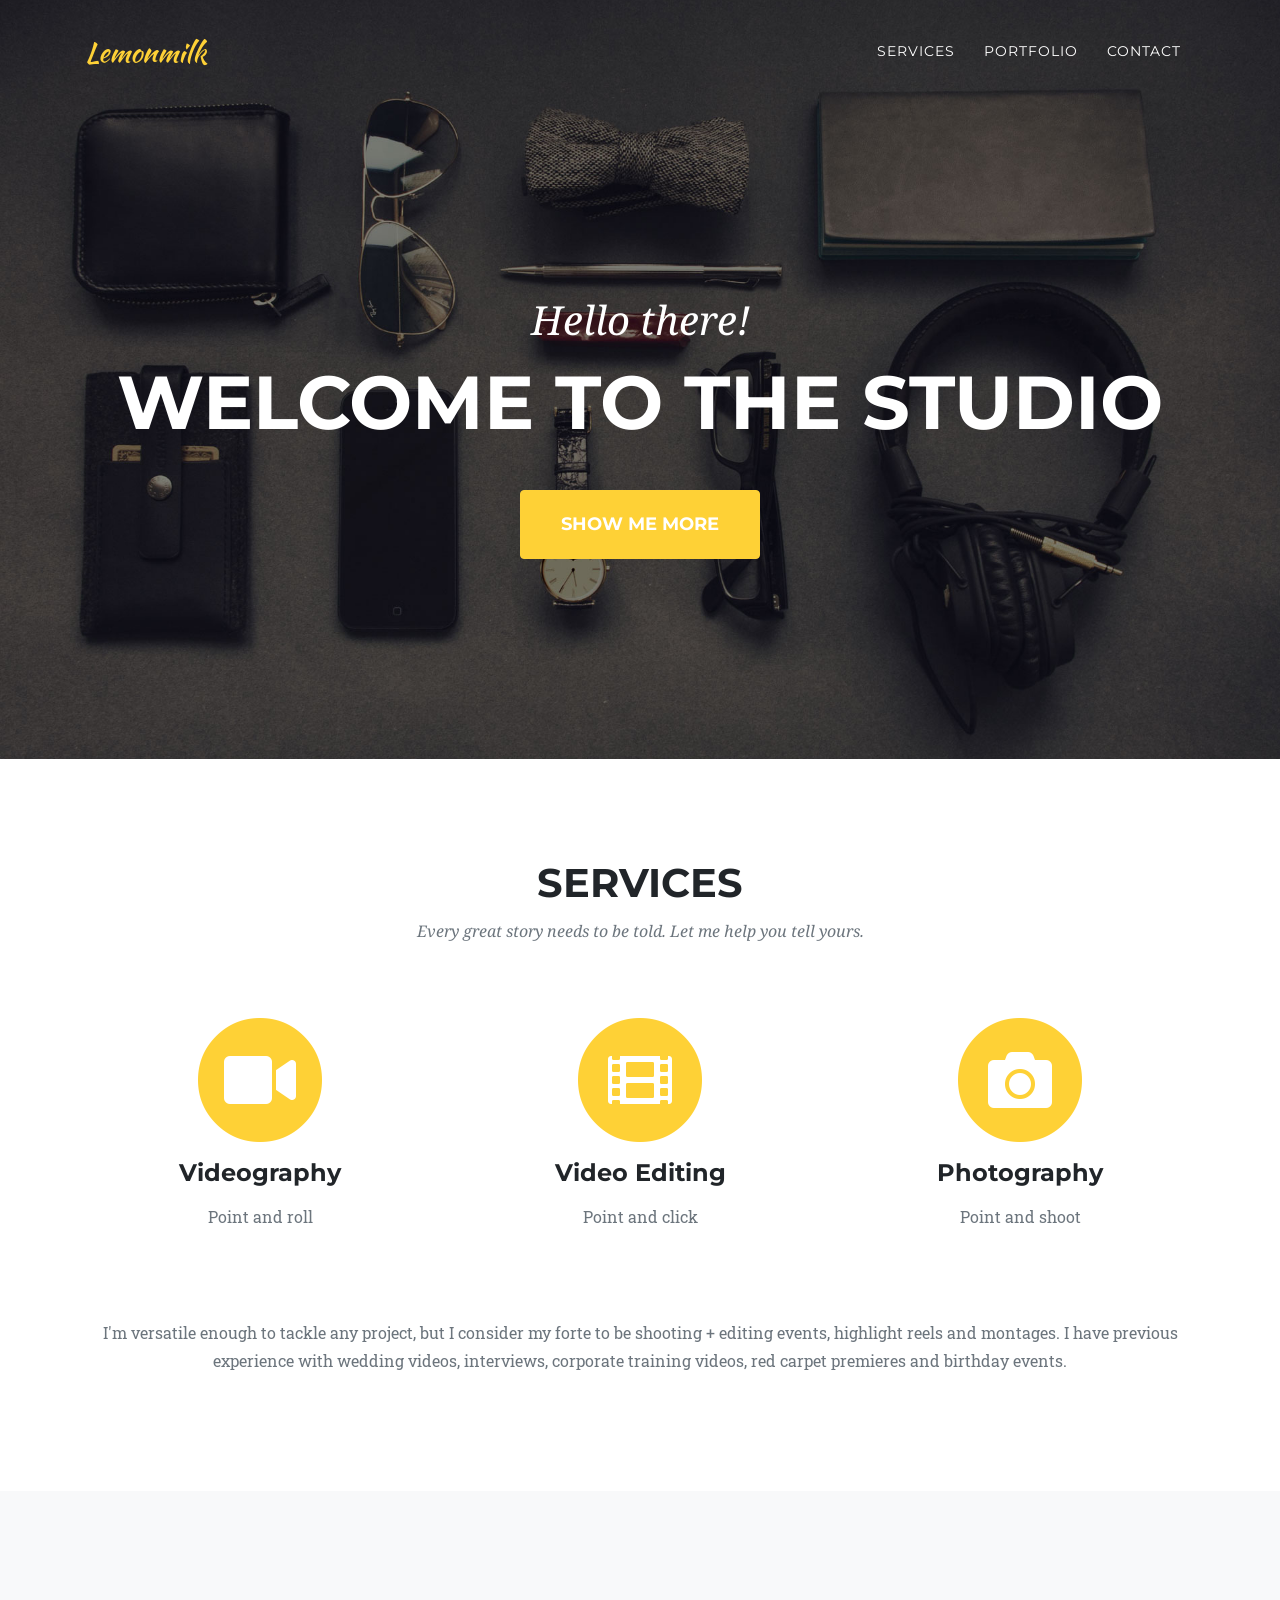
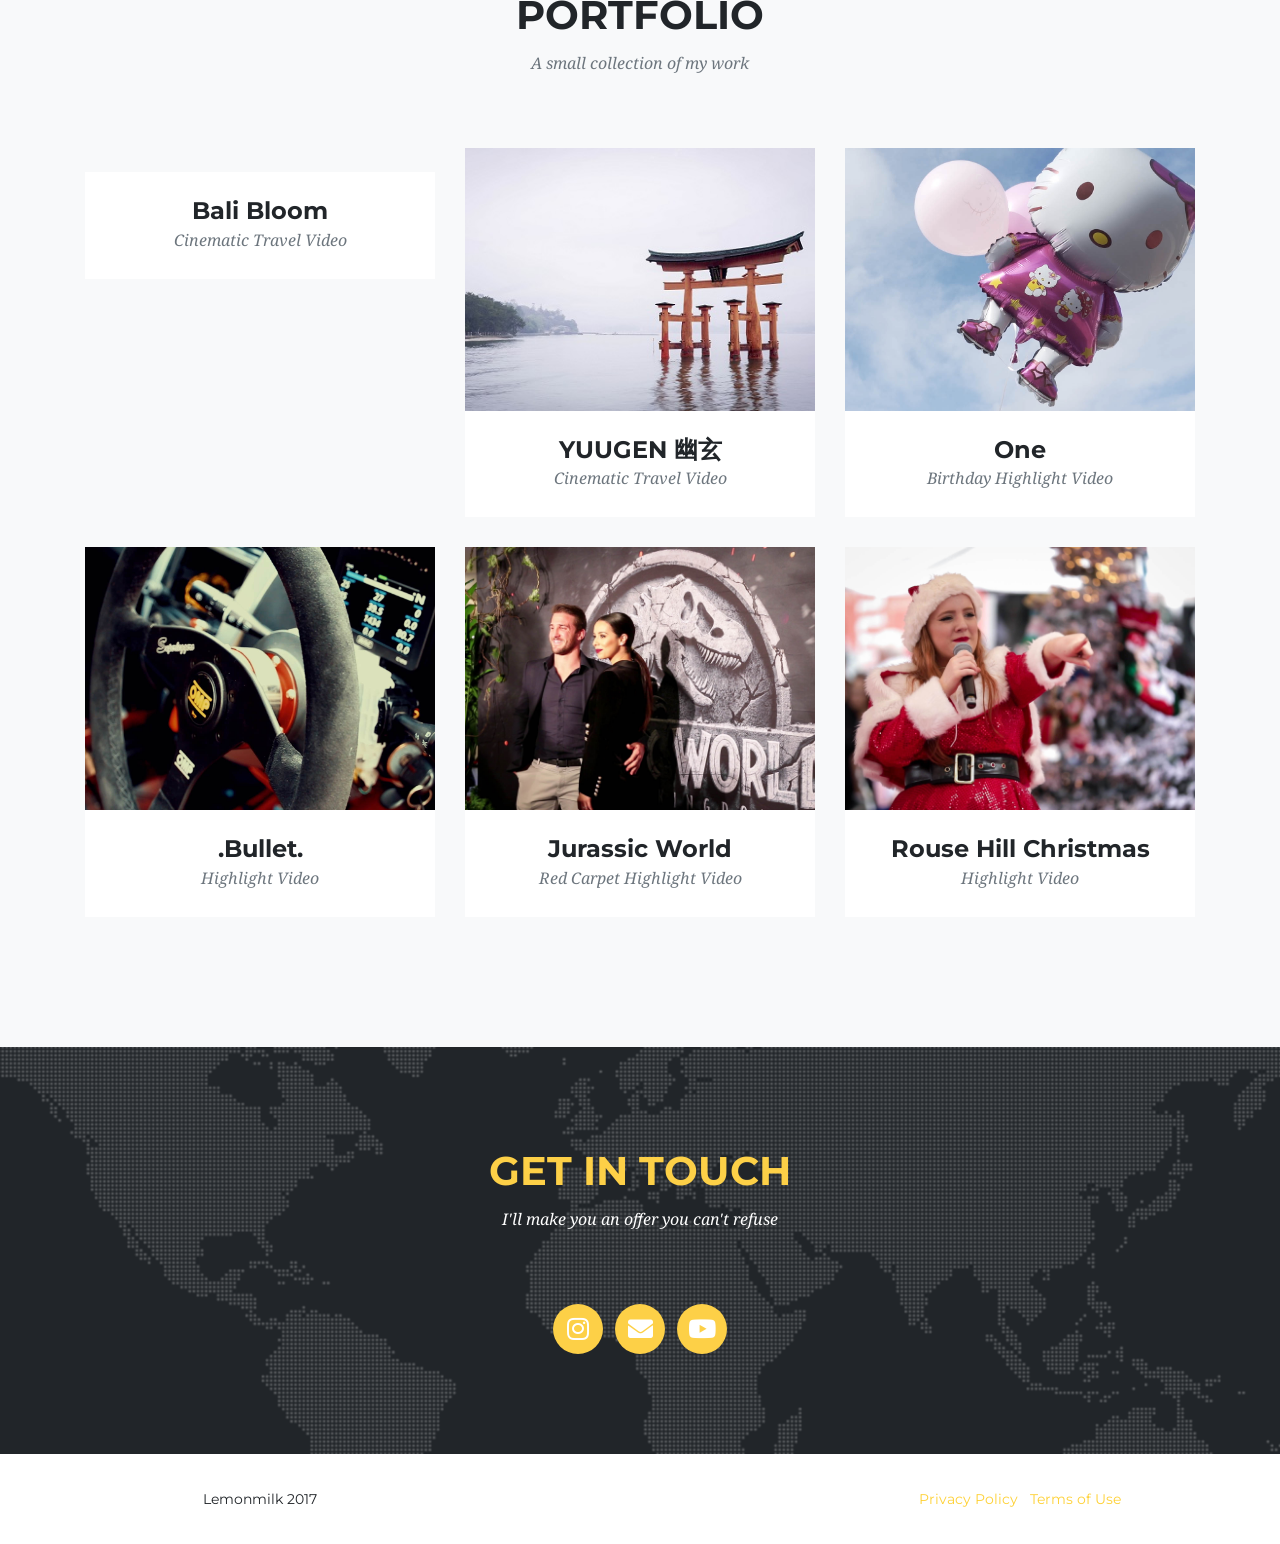
==== commit fe1f41ab: "Added Bali Bloom" ====
--- a/index.html
+++ b/index.html
@@ -133,6 +133,21 @@
       </div>
       <div class="row">
         <div class="col-md-4 col-sm-6 portfolio-item">
+          <!-- <a class="portfolio-link" data-toggle="modal" href="#portfolioModal6"> -->
+          <a class="portfolio-link" href="Bloom.html">
+            <div class="portfolio-hover">
+              <div class="portfolio-hover-content">
+                <i class="fas fa-plus fa-3x"></i>
+              </div>
+            </div>
+            <img class="img-fluid" src="img/portfolio/06-thumbnail.png" alt="">
+          </a>
+          <div class="portfolio-caption">
+            <h4>Bali Bloom</h4>
+            <p class="text-muted">Cinematic Travel Video</p>
+          </div>
+        </div>
+        <div class="col-md-4 col-sm-6 portfolio-item">
           <!-- <a class="portfolio-link" data-toggle="modal" href="#portfolioModal1"> -->
           <a class="portfolio-link" href="Yuugen.html">
             <div class="portfolio-hover">
@@ -204,21 +219,6 @@
           </a>
           <div class="portfolio-caption">
             <h4>Rouse Hill Christmas</h4>
-            <p class="text-muted">Highlight Video</p>
-          </div>
-        </div>
-        <div class="col-md-4 col-sm-6 portfolio-item">
-          <!-- <a class="portfolio-link" data-toggle="modal" href="#portfolioModal6"> -->
-          <a class="portfolio-link" href="Powder.html">
-            <div class="portfolio-hover">
-              <div class="portfolio-hover-content">
-                <i class="fas fa-plus fa-3x"></i>
-              </div>
-            </div>
-            <img class="img-fluid" src="img/portfolio/06-thumbnail.jpg" alt="">
-          </a>
-          <div class="portfolio-caption">
-            <h4>Powder Slopes</h4>
             <p class="text-muted">Highlight Video</p>
           </div>
         </div>
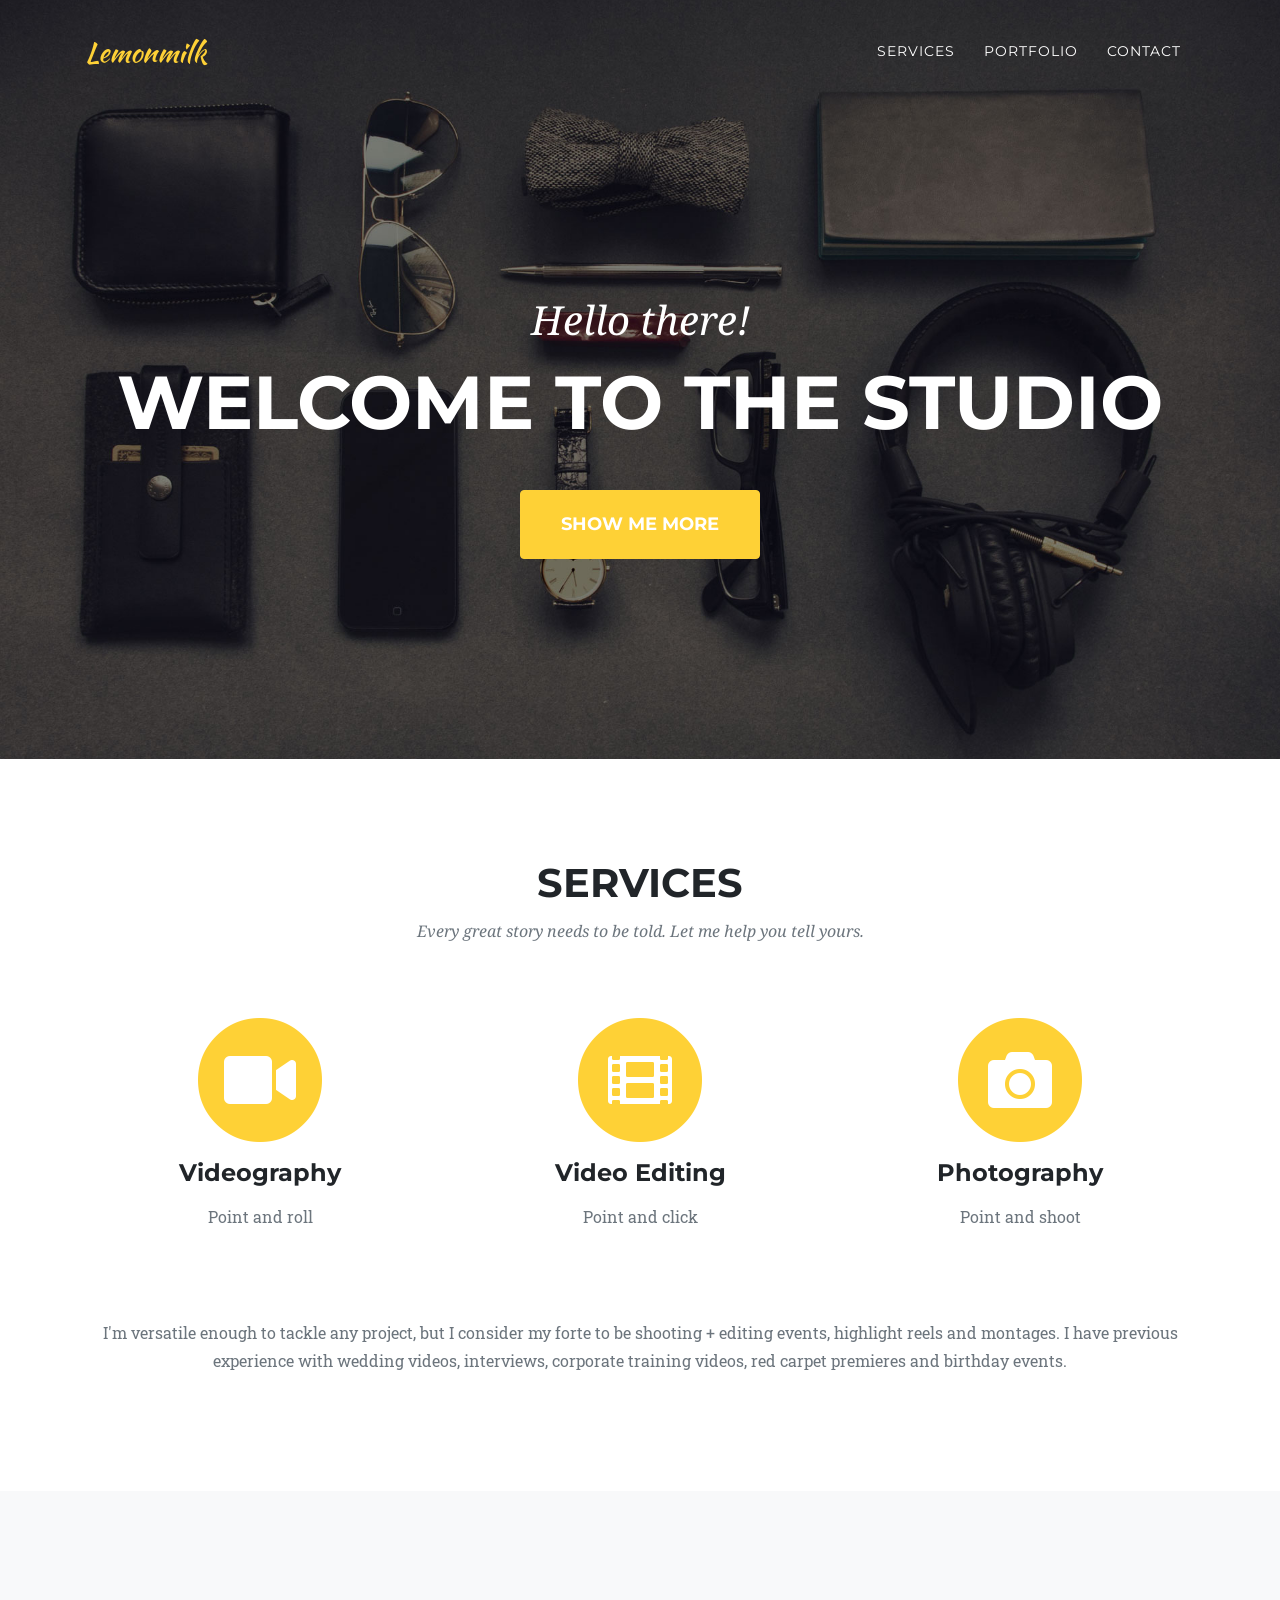
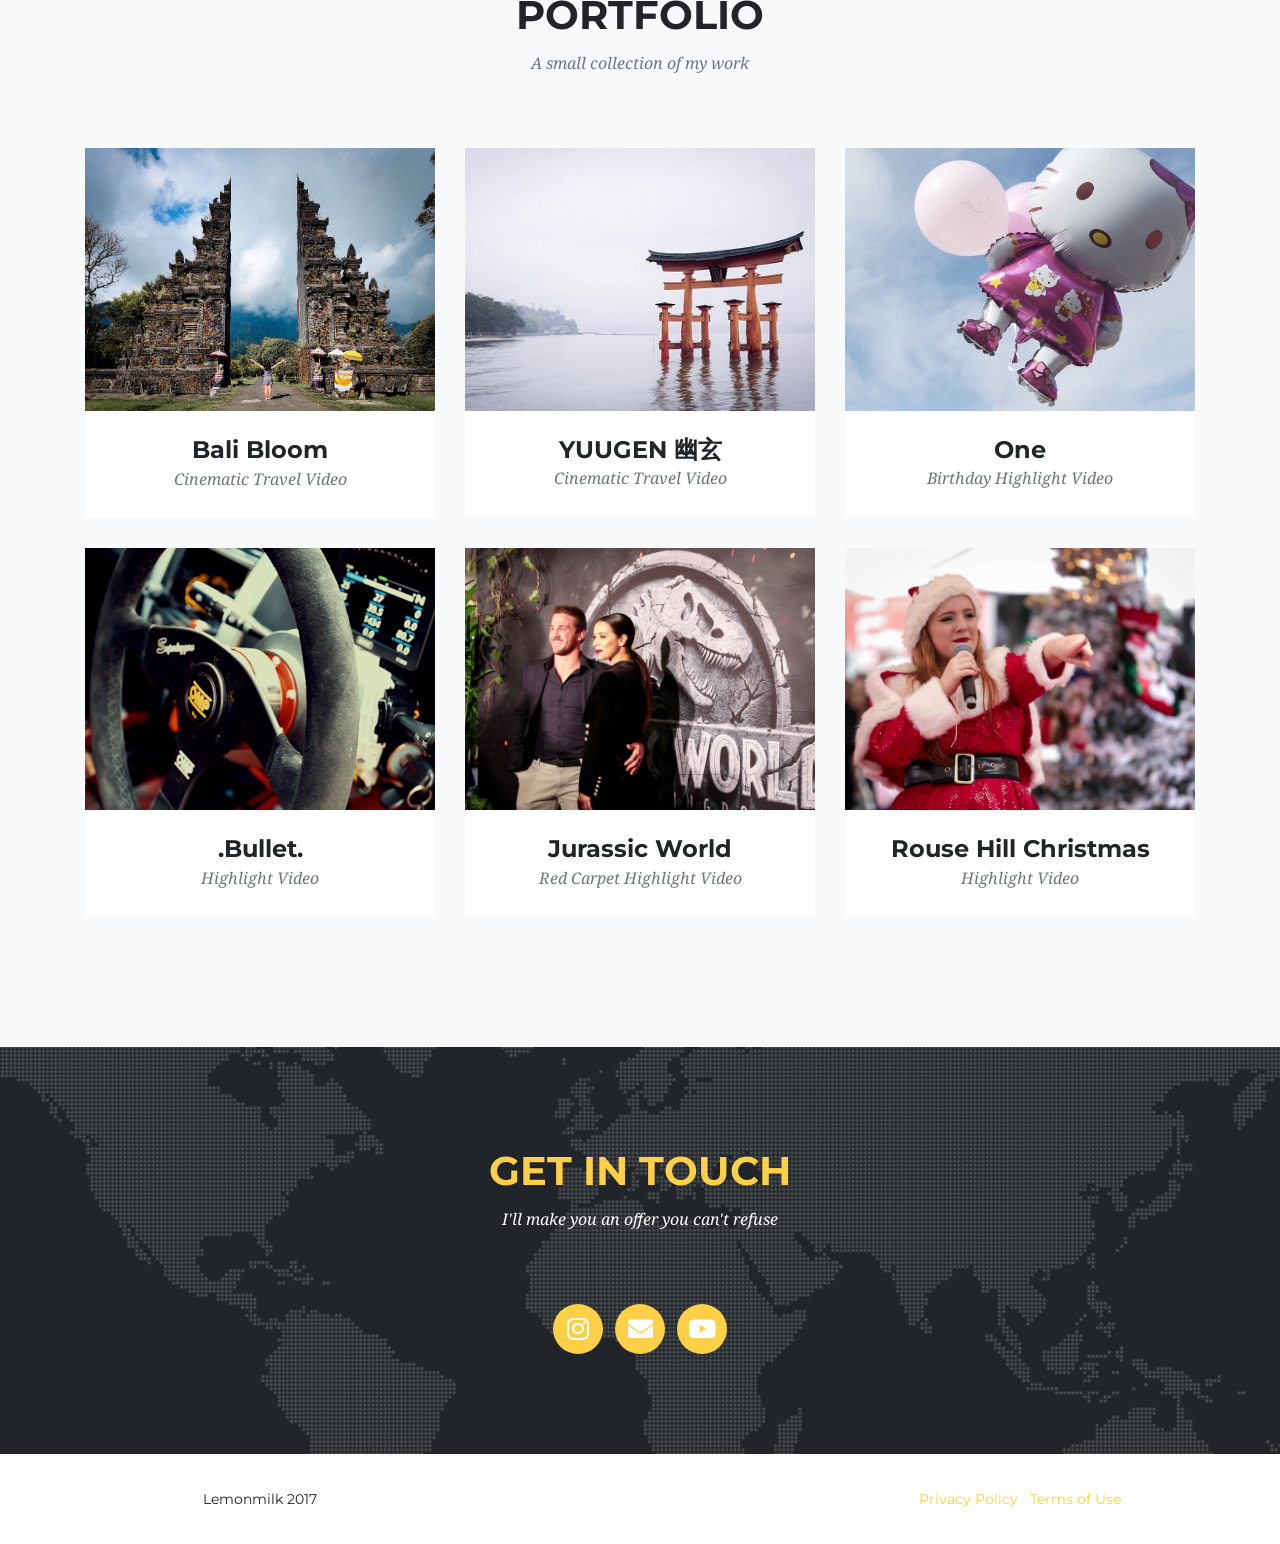
==== commit 1b7f8bff: "Fixed image" ====
--- a/index.html
+++ b/index.html
@@ -140,7 +140,7 @@
                 <i class="fas fa-plus fa-3x"></i>
               </div>
             </div>
-            <img class="img-fluid" src="img/portfolio/06-thumbnail.png" alt="">
+            <img class="img-fluid" src="img/portfolio/06-thumbnail.jpg" alt="">
           </a>
           <div class="portfolio-caption">
             <h4>Bali Bloom</h4>
--- a/css/agency.min.css
+++ b/css/agency.min.css
@@ -2,4 +2,4 @@
  * Start Bootstrap - Agency v5.2.2 (https://startbootstrap.com/template-overviews/agency)
  * Copyright 2013-2019 Start Bootstrap
  * Licensed under MIT (https://github.com/BlackrockDigital/startbootstrap-agency/blob/master/LICENSE)
- */body{overflow-x:hidden;font-family:'Roboto Slab',-apple-system,BlinkMacSystemFont,'Segoe UI',Roboto,'Helvetica Neue',Arial,sans-serif,'Apple Color Emoji','Segoe UI Emoji','Segoe UI Symbol','Noto Color Emoji'}p{line-height:1.75}a{color:#fed136}a:hover{color:#fec503}.text-primary{color:#fed136!important}h1,h2,h3,h4,h5,h6{font-weight:700;font-family:Montserrat,-apple-system,BlinkMacSystemFont,'Segoe UI',Roboto,'Helvetica Neue',Arial,sans-serif,'Apple Color Emoji','Segoe UI Emoji','Segoe UI Symbol','Noto Color Emoji'}.page-section{padding:100px 0}.page-section h2.section-heading{font-size:40px;margin-top:0;margin-bottom:15px}.page-section h3.section-subheading{font-size:16px;font-weight:400;font-style:italic;margin-bottom:75px;text-transform:none;font-family:'Droid Serif',-apple-system,BlinkMacSystemFont,'Segoe UI',Roboto,'Helvetica Neue',Arial,sans-serif,'Apple Color Emoji','Segoe UI Emoji','Segoe UI Symbol','Noto Color Emoji'}@media (min-width:768px){section{padding:150px 0}}::-moz-selection{background:#fed136;text-shadow:none}::selection{background:#fed136;text-shadow:none}img::-moz-selection{background:0 0}img::selection{background:0 0}img::-moz-selection{background:0 0}.btn{font-family:Montserrat,-apple-system,BlinkMacSystemFont,'Segoe UI',Roboto,'Helvetica Neue',Arial,sans-serif,'Apple Color Emoji','Segoe UI Emoji','Segoe UI Symbol','Noto Color Emoji';font-weight:700}.btn-xl{font-size:18px;padding:20px 40px}.btn-primary{background-color:#fed136;border-color:#fed136}.btn-primary:active,.btn-primary:focus,.btn-primary:hover{background-color:#fec810!important;border-color:#fec810!important;color:#fff}.btn-primary:active,.btn-primary:focus{box-shadow:0 0 0 .2rem rgba(254,209,55,.5)!important}#mainNav{background-color:#212529}#mainNav .navbar-toggler{font-size:12px;right:0;padding:13px;text-transform:uppercase;color:#fff;border:0;background-color:#fed136;font-family:Montserrat,-apple-system,BlinkMacSystemFont,'Segoe UI',Roboto,'Helvetica Neue',Arial,sans-serif,'Apple Color Emoji','Segoe UI Emoji','Segoe UI Symbol','Noto Color Emoji'}#mainNav .navbar-brand{color:#fed136;font-family:'Kaushan Script',-apple-system,BlinkMacSystemFont,'Segoe UI',Roboto,'Helvetica Neue',Arial,sans-serif,'Apple Color Emoji','Segoe UI Emoji','Segoe UI Symbol','Noto Color Emoji'}#mainNav .navbar-brand.active,#mainNav .navbar-brand:active,#mainNav .navbar-brand:focus,#mainNav .navbar-brand:hover{color:#fec503}#mainNav .navbar-nav .nav-item .nav-link{font-size:90%;font-weight:400;padding:.75em 0;letter-spacing:1px;color:#fff;font-family:Montserrat,-apple-system,BlinkMacSystemFont,'Segoe UI',Roboto,'Helvetica Neue',Arial,sans-serif,'Apple Color Emoji','Segoe UI Emoji','Segoe UI Symbol','Noto Color Emoji'}#mainNav .navbar-nav .nav-item .nav-link.active,#mainNav .navbar-nav .nav-item .nav-link:hover{color:#fed136}@media (min-width:992px){#mainNav{padding-top:25px;padding-bottom:25px;transition:padding-top .3s,padding-bottom .3s;border:none;background-color:transparent}#mainNav .navbar-brand{font-size:1.75em;transition:all .3s}#mainNav .navbar-nav .nav-item .nav-link{padding:1.1em 1em!important}#mainNav.navbar-shrink{padding-top:0;padding-bottom:0;background-color:#212529}#mainNav.navbar-shrink .navbar-brand{font-size:1.25em;padding:12px 0}}header.masthead{text-align:center;color:#fff;background-image:url(../img/header-bg.jpg);background-repeat:no-repeat;background-attachment:scroll;background-position:center center;background-size:cover}header.masthead .intro-text{padding-top:150px;padding-bottom:100px}header.masthead .intro-text .intro-lead-in{font-size:22px;font-style:italic;line-height:22px;margin-bottom:25px;font-family:'Droid Serif',-apple-system,BlinkMacSystemFont,'Segoe UI',Roboto,'Helvetica Neue',Arial,sans-serif,'Apple Color Emoji','Segoe UI Emoji','Segoe UI Symbol','Noto Color Emoji'}header.masthead .intro-text .intro-heading{font-size:50px;font-weight:700;line-height:50px;margin-bottom:25px;font-family:Montserrat,-apple-system,BlinkMacSystemFont,'Segoe UI',Roboto,'Helvetica Neue',Arial,sans-serif,'Apple Color Emoji','Segoe UI Emoji','Segoe UI Symbol','Noto Color Emoji'}@media (min-width:768px){header.masthead .intro-text{padding-top:300px;padding-bottom:200px}header.masthead .intro-text .intro-lead-in{font-size:40px;font-style:italic;line-height:40px;margin-bottom:25px;font-family:'Droid Serif',-apple-system,BlinkMacSystemFont,'Segoe UI',Roboto,'Helvetica Neue',Arial,sans-serif,'Apple Color Emoji','Segoe UI Emoji','Segoe UI Symbol','Noto Color Emoji'}header.masthead .intro-text .intro-heading{font-size:75px;font-weight:700;line-height:75px;margin-bottom:50px;font-family:Montserrat,-apple-system,BlinkMacSystemFont,'Segoe UI',Roboto,'Helvetica Neue',Arial,sans-serif,'Apple Color Emoji','Segoe UI Emoji','Segoe UI Symbol','Noto Color Emoji'}}.service-heading{margin:15px 0;text-transform:none}#portfolio .portfolio-item{right:0;margin:0 0 15px}#portfolio .portfolio-item .portfolio-link{position:relative;display:block;max-width:400px;margin:0 auto;cursor:pointer}#portfolio .portfolio-item .portfolio-link .portfolio-hover{position:absolute;width:100%;height:100%;transition:all ease .5s;opacity:0;background:rgba(254,209,54,.9)}#portfolio .portfolio-item .portfolio-link .portfolio-hover:hover{opacity:1}#portfolio .portfolio-item .portfolio-link .portfolio-hover .portfolio-hover-content{font-size:20px;position:absolute;top:50%;width:100%;height:20px;margin-top:-12px;text-align:center;color:#fff}#portfolio .portfolio-item .portfolio-link .portfolio-hover .portfolio-hover-content i{margin-top:-12px}#portfolio .portfolio-item .portfolio-link .portfolio-hover .portfolio-hover-content h3,#portfolio .portfolio-item .portfolio-link .portfolio-hover .portfolio-hover-content h4{margin:0}#portfolio .portfolio-item .portfolio-caption{max-width:400px;margin:0 auto;padding:25px;text-align:center;background-color:#fff}#portfolio .portfolio-item .portfolio-caption h4{margin:0;text-transform:none}#portfolio .portfolio-item .portfolio-caption p{font-size:16px;font-style:italic;margin:0;font-family:'Droid Serif',-apple-system,BlinkMacSystemFont,'Segoe UI',Roboto,'Helvetica Neue',Arial,sans-serif,'Apple Color Emoji','Segoe UI Emoji','Segoe UI Symbol','Noto Color Emoji'}#portfolio *{z-index:2}@media (min-width:767px){#portfolio .portfolio-item{margin:0 0 30px}}.portfolio-modal .modal-dialog{margin:1rem;max-width:100vw}.portfolio-modal .modal-content{padding:100px 0;text-align:center}.portfolio-modal .modal-content h2{font-size:3em;margin-bottom:15px}.portfolio-modal .modal-content p{margin-bottom:30px}.portfolio-modal .modal-content p.item-intro{font-size:16px;font-style:italic;margin:20px 0 30px;font-family:'Droid Serif',-apple-system,BlinkMacSystemFont,'Segoe UI',Roboto,'Helvetica Neue',Arial,sans-serif,'Apple Color Emoji','Segoe UI Emoji','Segoe UI Symbol','Noto Color Emoji'}.portfolio-modal .modal-content ul.list-inline{margin-top:0;margin-bottom:30px}.portfolio-modal .modal-content img{margin-bottom:30px}.portfolio-modal .modal-content button{cursor:pointer}.portfolio-modal .close-modal{position:absolute;top:25px;right:25px;width:75px;height:75px;cursor:pointer;background-color:transparent}.portfolio-modal .close-modal:hover{opacity:.3}.portfolio-modal .close-modal .lr{z-index:1051;width:1px;height:75px;margin-left:35px;transform:rotate(45deg);background-color:#212529}.portfolio-modal .close-modal .lr .rl{z-index:1052;width:1px;height:75px;transform:rotate(90deg);background-color:#212529}.timeline{position:relative;padding:0;list-style:none}.timeline:before{position:absolute;top:0;bottom:0;left:40px;width:2px;margin-left:-1.5px;content:'';background-color:#e9ecef}.timeline>li{position:relative;min-height:50px;margin-bottom:50px}.timeline>li:after,.timeline>li:before{display:table;content:' '}.timeline>li:after{clear:both}.timeline>li .timeline-panel{position:relative;float:right;width:100%;padding:0 20px 0 100px;text-align:left}.timeline>li .timeline-panel:before{right:auto;left:-15px;border-right-width:15px;border-left-width:0}.timeline>li .timeline-panel:after{right:auto;left:-14px;border-right-width:14px;border-left-width:0}.timeline>li .timeline-image{position:absolute;z-index:100;left:0;width:80px;height:80px;margin-left:0;text-align:center;color:#fff;border:7px solid #e9ecef;border-radius:100%;background-color:#fed136}.timeline>li .timeline-image h4{font-size:10px;line-height:14px;margin-top:12px}.timeline>li.timeline-inverted>.timeline-panel{float:right;padding:0 20px 0 100px;text-align:left}.timeline>li.timeline-inverted>.timeline-panel:before{right:auto;left:-15px;border-right-width:15px;border-left-width:0}.timeline>li.timeline-inverted>.timeline-panel:after{right:auto;left:-14px;border-right-width:14px;border-left-width:0}.timeline>li:last-child{margin-bottom:0}.timeline .timeline-heading h4{margin-top:0;color:inherit}.timeline .timeline-heading h4.subheading{text-transform:none}.timeline .timeline-body>p,.timeline .timeline-body>ul{margin-bottom:0}@media (min-width:768px){.timeline:before{left:50%}.timeline>li{min-height:100px;margin-bottom:100px}.timeline>li .timeline-panel{float:left;width:41%;padding:0 20px 20px 30px;text-align:right}.timeline>li .timeline-image{left:50%;width:100px;height:100px;margin-left:-50px}.timeline>li .timeline-image h4{font-size:13px;line-height:18px;margin-top:16px}.timeline>li.timeline-inverted>.timeline-panel{float:right;padding:0 30px 20px 20px;text-align:left}}@media (min-width:992px){.timeline>li{min-height:150px}.timeline>li .timeline-panel{padding:0 20px 20px}.timeline>li .timeline-image{width:150px;height:150px;margin-left:-75px}.timeline>li .timeline-image h4{font-size:18px;line-height:26px;margin-top:30px}.timeline>li.timeline-inverted>.timeline-panel{padding:0 20px 20px}}@media (min-width:1200px){.timeline>li{min-height:170px}.timeline>li .timeline-panel{padding:0 20px 20px 100px}.timeline>li .timeline-image{width:170px;height:170px;margin-left:-85px}.timeline>li .timeline-image h4{margin-top:40px}.timeline>li.timeline-inverted>.timeline-panel{padding:0 100px 20px 20px}}.team-member{margin-bottom:50px;text-align:center}.team-member img{width:200px;height:200px;border:7px solid rgba(0,0,0,.1)}.team-member h4{margin-top:25px;margin-bottom:0;text-transform:none}.team-member p{margin-top:0}.videoWrapper{position:relative;padding-bottom:39.7%;padding-top:25px;height:0}.videoWrapper iframe{position:absolute;top:0;left:0;width:100%;height:100%}.videoWrapper16x9{position:relative;padding-bottom:54.31%;padding-top:25px;height:0}.videoWrapper16x9 iframe{position:absolute;top:0;left:0;width:100%;height:100%}section#contact{background-color:#212529;background-image:url(../img/map-image.png);background-repeat:no-repeat;background-position:center;text-align:center}section#contact .section-heading{color:#fdd047}section#contact .form-group{margin-bottom:25px}section#contact .form-group input,section#contact .form-group textarea{padding:20px}section#contact .form-group input.form-control{height:auto}section#contact .form-group textarea.form-control{height:248px}section#contact .form-control:focus{border-color:#fed136;box-shadow:none}section#contact ::-webkit-input-placeholder{font-weight:700;color:#ced4da;font-family:Montserrat,-apple-system,BlinkMacSystemFont,'Segoe UI',Roboto,'Helvetica Neue',Arial,sans-serif,'Apple Color Emoji','Segoe UI Emoji','Segoe UI Symbol','Noto Color Emoji'}section#contact :-moz-placeholder{font-weight:700;color:#ced4da;font-family:Montserrat,-apple-system,BlinkMacSystemFont,'Segoe UI',Roboto,'Helvetica Neue',Arial,sans-serif,'Apple Color Emoji','Segoe UI Emoji','Segoe UI Symbol','Noto Color Emoji'}section#contact ::-moz-placeholder{font-weight:700;color:#ced4da;font-family:Montserrat,-apple-system,BlinkMacSystemFont,'Segoe UI',Roboto,'Helvetica Neue',Arial,sans-serif,'Apple Color Emoji','Segoe UI Emoji','Segoe UI Symbol','Noto Color Emoji'}section#contact :-ms-input-placeholder{font-weight:700;color:#ced4da;font-family:Montserrat,-apple-system,BlinkMacSystemFont,'Segoe UI',Roboto,'Helvetica Neue',Arial,sans-serif,'Apple Color Emoji','Segoe UI Emoji','Segoe UI Symbol','Noto Color Emoji'}.footer{padding:25px 0;text-align:center}.footer span.copyright{font-size:90%;line-height:40px;text-transform:none;font-family:Montserrat,-apple-system,BlinkMacSystemFont,'Segoe UI',Roboto,'Helvetica Neue',Arial,sans-serif,'Apple Color Emoji','Segoe UI Emoji','Segoe UI Symbol','Noto Color Emoji'}.footer ul.quicklinks{font-size:90%;line-height:40px;margin-bottom:0;text-transform:none;font-family:Montserrat,-apple-system,BlinkMacSystemFont,'Segoe UI',Roboto,'Helvetica Neue',Arial,sans-serif,'Apple Color Emoji','Segoe UI Emoji','Segoe UI Symbol','Noto Color Emoji'}ul.social-buttons{margin-bottom:0}ul.social-buttons li a{font-size:25px;line-height:50px;display:block;width:50px;height:50px;transition:all .3s;color:#fff;border-radius:100%;outline:0;background-color:#fdd047;margin:auto}ul.social-buttons li a:active,ul.social-buttons li a:focus,ul.social-buttons li a:hover{background-color:#f9bb11}+ */body{overflow-x:hidden;font-family:'Roboto Slab',-apple-system,BlinkMacSystemFont,'Segoe UI',Roboto,'Helvetica Neue',Arial,sans-serif,'Apple Color Emoji','Segoe UI Emoji','Segoe UI Symbol','Noto Color Emoji'}p{line-height:1.75}a{color:#fed136}a:hover{color:#fec503}.text-primary{color:#fed136!important}h1,h2,h3,h4,h5,h6{font-weight:700;font-family:Montserrat,-apple-system,BlinkMacSystemFont,'Segoe UI',Roboto,'Helvetica Neue',Arial,sans-serif,'Apple Color Emoji','Segoe UI Emoji','Segoe UI Symbol','Noto Color Emoji'}.page-section{padding:100px 0}.page-section h2.section-heading{font-size:40px;margin-top:0;margin-bottom:15px}.page-section h3.section-subheading{font-size:16px;font-weight:400;font-style:italic;margin-bottom:75px;text-transform:none;font-family:'Droid Serif',-apple-system,BlinkMacSystemFont,'Segoe UI',Roboto,'Helvetica Neue',Arial,sans-serif,'Apple Color Emoji','Segoe UI Emoji','Segoe UI Symbol','Noto Color Emoji'}@media (min-width:768px){section{padding:150px 0}}::-moz-selection{background:#fed136;text-shadow:none}::selection{background:#fed136;text-shadow:none}img::-moz-selection{background:0 0}img::selection{background:0 0}img::-moz-selection{background:0 0}.btn{font-family:Montserrat,-apple-system,BlinkMacSystemFont,'Segoe UI',Roboto,'Helvetica Neue',Arial,sans-serif,'Apple Color Emoji','Segoe UI Emoji','Segoe UI Symbol','Noto Color Emoji';font-weight:700}.btn-xl{font-size:18px;padding:20px 40px}.btn-primary{background-color:#fed136;border-color:#fed136}.btn-primary:active,.btn-primary:focus,.btn-primary:hover{background-color:#fec810!important;border-color:#fec810!important;color:#fff}.btn-primary:active,.btn-primary:focus{box-shadow:0 0 0 .2rem rgba(254,209,55,.5)!important}#mainNav{background-color:#212529}#mainNav .navbar-toggler{font-size:12px;right:0;padding:13px;text-transform:uppercase;color:#fff;border:0;background-color:#fed136;font-family:Montserrat,-apple-system,BlinkMacSystemFont,'Segoe UI',Roboto,'Helvetica Neue',Arial,sans-serif,'Apple Color Emoji','Segoe UI Emoji','Segoe UI Symbol','Noto Color Emoji'}#mainNav .navbar-brand{color:#fed136;font-family:'Kaushan Script',-apple-system,BlinkMacSystemFont,'Segoe UI',Roboto,'Helvetica Neue',Arial,sans-serif,'Apple Color Emoji','Segoe UI Emoji','Segoe UI Symbol','Noto Color Emoji'}#mainNav .navbar-brand.active,#mainNav .navbar-brand:active,#mainNav .navbar-brand:focus,#mainNav .navbar-brand:hover{color:#fec503}#mainNav .navbar-nav .nav-item .nav-link{font-size:90%;font-weight:400;padding:.75em 0;letter-spacing:1px;color:#fff;font-family:Montserrat,-apple-system,BlinkMacSystemFont,'Segoe UI',Roboto,'Helvetica Neue',Arial,sans-serif,'Apple Color Emoji','Segoe UI Emoji','Segoe UI Symbol','Noto Color Emoji'}#mainNav .navbar-nav .nav-item .nav-link.active,#mainNav .navbar-nav .nav-item .nav-link:hover{color:#fed136}@media (min-width:992px){#mainNav{padding-top:25px;padding-bottom:25px;transition:padding-top .3s,padding-bottom .3s;border:none;background-color:transparent}#mainNav .navbar-brand{font-size:1.75em;transition:all .3s}#mainNav .navbar-nav .nav-item .nav-link{padding:1.1em 1em!important}#mainNav.navbar-shrink{padding-top:0;padding-bottom:0;background-color:#212529}#mainNav.navbar-shrink .navbar-brand{font-size:1.25em;padding:12px 0}}header.masthead{text-align:center;color:#fff;background-image:url(../img/header-bg.jpg);background-repeat:no-repeat;background-attachment:scroll;background-position:center center;background-size:cover}header.masthead .intro-text{padding-top:150px;padding-bottom:100px}header.masthead .intro-text .intro-lead-in{font-size:22px;font-style:italic;line-height:22px;margin-bottom:25px;font-family:'Droid Serif',-apple-system,BlinkMacSystemFont,'Segoe UI',Roboto,'Helvetica Neue',Arial,sans-serif,'Apple Color Emoji','Segoe UI Emoji','Segoe UI Symbol','Noto Color Emoji'}header.masthead .intro-text .intro-heading{font-size:50px;font-weight:700;line-height:50px;margin-bottom:25px;font-family:Montserrat,-apple-system,BlinkMacSystemFont,'Segoe UI',Roboto,'Helvetica Neue',Arial,sans-serif,'Apple Color Emoji','Segoe UI Emoji','Segoe UI Symbol','Noto Color Emoji'}@media (min-width:768px){header.masthead .intro-text{padding-top:300px;padding-bottom:200px}header.masthead .intro-text .intro-lead-in{font-size:40px;font-style:italic;line-height:40px;margin-bottom:25px;font-family:'Droid Serif',-apple-system,BlinkMacSystemFont,'Segoe UI',Roboto,'Helvetica Neue',Arial,sans-serif,'Apple Color Emoji','Segoe UI Emoji','Segoe UI Symbol','Noto Color Emoji'}header.masthead .intro-text .intro-heading{font-size:75px;font-weight:700;line-height:75px;margin-bottom:50px;font-family:Montserrat,-apple-system,BlinkMacSystemFont,'Segoe UI',Roboto,'Helvetica Neue',Arial,sans-serif,'Apple Color Emoji','Segoe UI Emoji','Segoe UI Symbol','Noto Color Emoji'}}.service-heading{margin:15px 0;text-transform:none}#portfolio .portfolio-item{right:0;margin:0 0 15px}#portfolio .portfolio-item .portfolio-link{position:relative;display:block;max-width:400px;margin:0 auto;cursor:pointer}#portfolio .portfolio-item .portfolio-link .portfolio-hover{position:absolute;width:100%;height:100%;transition:all ease .5s;opacity:0;background:rgba(254,209,54,.9)}#portfolio .portfolio-item .portfolio-link .portfolio-hover:hover{opacity:1}#portfolio .portfolio-item .portfolio-link .portfolio-hover .portfolio-hover-content{font-size:20px;position:absolute;top:50%;width:100%;height:20px;margin-top:-12px;text-align:center;color:#fff}#portfolio .portfolio-item .portfolio-link .portfolio-hover .portfolio-hover-content i{margin-top:-12px}#portfolio .portfolio-item .portfolio-link .portfolio-hover .portfolio-hover-content h3,#portfolio .portfolio-item .portfolio-link .portfolio-hover .portfolio-hover-content h4{margin:0}#portfolio .portfolio-item .portfolio-caption{max-width:400px;margin:0 auto;padding:25px;text-align:center;background-color:#fff}#portfolio .portfolio-item .portfolio-caption h4{margin:0;text-transform:none}#portfolio .portfolio-item .portfolio-caption p{font-size:16px;font-style:italic;margin:0;font-family:'Droid Serif',-apple-system,BlinkMacSystemFont,'Segoe UI',Roboto,'Helvetica Neue',Arial,sans-serif,'Apple Color Emoji','Segoe UI Emoji','Segoe UI Symbol','Noto Color Emoji'}#portfolio *{z-index:2}@media (min-width:767px){#portfolio .portfolio-item{margin:0 0 30px}}.portfolio-modal .modal-dialog{margin:1rem;max-width:100vw}.portfolio-modal .modal-content{padding:100px 0;text-align:center}.portfolio-modal .modal-content h2{font-size:3em;margin-bottom:15px}.portfolio-modal .modal-content p{margin-bottom:30px}.portfolio-modal .modal-content p.item-intro{font-size:16px;font-style:italic;margin:20px 0 30px;font-family:'Droid Serif',-apple-system,BlinkMacSystemFont,'Segoe UI',Roboto,'Helvetica Neue',Arial,sans-serif,'Apple Color Emoji','Segoe UI Emoji','Segoe UI Symbol','Noto Color Emoji'}.portfolio-modal .modal-content ul.list-inline{margin-top:0;margin-bottom:30px}.portfolio-modal .modal-content img{margin-bottom:30px}.portfolio-modal .modal-content button{cursor:pointer}.portfolio-modal .close-modal{position:absolute;top:25px;right:25px;width:75px;height:75px;cursor:pointer;background-color:transparent}.portfolio-modal .close-modal:hover{opacity:.3}.portfolio-modal .close-modal .lr{z-index:1051;width:1px;height:75px;margin-left:35px;transform:rotate(45deg);background-color:#212529}.portfolio-modal .close-modal .lr .rl{z-index:1052;width:1px;height:75px;transform:rotate(90deg);background-color:#212529}.timeline{position:relative;padding:0;list-style:none}.timeline:before{position:absolute;top:0;bottom:0;left:40px;width:2px;margin-left:-1.5px;content:'';background-color:#e9ecef}.timeline>li{position:relative;min-height:50px;margin-bottom:50px}.timeline>li:after,.timeline>li:before{display:table;content:' '}.timeline>li:after{clear:both}.timeline>li .timeline-panel{position:relative;float:right;width:100%;padding:0 20px 0 100px;text-align:left}.timeline>li .timeline-panel:before{right:auto;left:-15px;border-right-width:15px;border-left-width:0}.timeline>li .timeline-panel:after{right:auto;left:-14px;border-right-width:14px;border-left-width:0}.timeline>li .timeline-image{position:absolute;z-index:100;left:0;width:80px;height:80px;margin-left:0;text-align:center;color:#fff;border:7px solid #e9ecef;border-radius:100%;background-color:#fed136}.timeline>li .timeline-image h4{font-size:10px;line-height:14px;margin-top:12px}.timeline>li.timeline-inverted>.timeline-panel{float:right;padding:0 20px 0 100px;text-align:left}.timeline>li.timeline-inverted>.timeline-panel:before{right:auto;left:-15px;border-right-width:15px;border-left-width:0}.timeline>li.timeline-inverted>.timeline-panel:after{right:auto;left:-14px;border-right-width:14px;border-left-width:0}.timeline>li:last-child{margin-bottom:0}.timeline .timeline-heading h4{margin-top:0;color:inherit}.timeline .timeline-heading h4.subheading{text-transform:none}.timeline .timeline-body>p,.timeline .timeline-body>ul{margin-bottom:0}@media (min-width:768px){.timeline:before{left:50%}.timeline>li{min-height:100px;margin-bottom:100px}.timeline>li .timeline-panel{float:left;width:41%;padding:0 20px 20px 30px;text-align:right}.timeline>li .timeline-image{left:50%;width:100px;height:100px;margin-left:-50px}.timeline>li .timeline-image h4{font-size:13px;line-height:18px;margin-top:16px}.timeline>li.timeline-inverted>.timeline-panel{float:right;padding:0 30px 20px 20px;text-align:left}}@media (min-width:992px){.timeline>li{min-height:150px}.timeline>li .timeline-panel{padding:0 20px 20px}.timeline>li .timeline-image{width:150px;height:150px;margin-left:-75px}.timeline>li .timeline-image h4{font-size:18px;line-height:26px;margin-top:30px}.timeline>li.timeline-inverted>.timeline-panel{padding:0 20px 20px}}@media (min-width:1200px){.timeline>li{min-height:170px}.timeline>li .timeline-panel{padding:0 20px 20px 100px}.timeline>li .timeline-image{width:170px;height:170px;margin-left:-85px}.timeline>li .timeline-image h4{margin-top:40px}.timeline>li.timeline-inverted>.timeline-panel{padding:0 100px 20px 20px}}.team-member{margin-bottom:50px;text-align:center}.team-member img{width:200px;height:200px;border:7px solid rgba(0,0,0,.1)}.team-member h4{margin-top:25px;margin-bottom:0;text-transform:none}.team-member p{margin-top:0}.videoWrapper{position:relative;padding-bottom:39.7%;padding-top:25px;height:0}.videoWrapper iframe{position:absolute;top:0;left:0;width:100%;height:100%}.videoWrapper21x9{position:relative;padding-bottom:40.2%;padding-top:25px;height:0}.videoWrapper21x9 iframe{position:absolute;top:0;left:0;width:100%;height:100%}.videoWrapper16x9{position:relative;padding-bottom:54.31%;padding-top:25px;height:0}.videoWrapper16x9 iframe{position:absolute;top:0;left:0;width:100%;height:100%}section#contact{background-color:#212529;background-image:url(../img/map-image.png);background-repeat:no-repeat;background-position:center;text-align:center}section#contact .section-heading{color:#fdd047}section#contact .form-group{margin-bottom:25px}section#contact .form-group input,section#contact .form-group textarea{padding:20px}section#contact .form-group input.form-control{height:auto}section#contact .form-group textarea.form-control{height:248px}section#contact .form-control:focus{border-color:#fed136;box-shadow:none}section#contact ::-webkit-input-placeholder{font-weight:700;color:#ced4da;font-family:Montserrat,-apple-system,BlinkMacSystemFont,'Segoe UI',Roboto,'Helvetica Neue',Arial,sans-serif,'Apple Color Emoji','Segoe UI Emoji','Segoe UI Symbol','Noto Color Emoji'}section#contact :-moz-placeholder{font-weight:700;color:#ced4da;font-family:Montserrat,-apple-system,BlinkMacSystemFont,'Segoe UI',Roboto,'Helvetica Neue',Arial,sans-serif,'Apple Color Emoji','Segoe UI Emoji','Segoe UI Symbol','Noto Color Emoji'}section#contact ::-moz-placeholder{font-weight:700;color:#ced4da;font-family:Montserrat,-apple-system,BlinkMacSystemFont,'Segoe UI',Roboto,'Helvetica Neue',Arial,sans-serif,'Apple Color Emoji','Segoe UI Emoji','Segoe UI Symbol','Noto Color Emoji'}section#contact :-ms-input-placeholder{font-weight:700;color:#ced4da;font-family:Montserrat,-apple-system,BlinkMacSystemFont,'Segoe UI',Roboto,'Helvetica Neue',Arial,sans-serif,'Apple Color Emoji','Segoe UI Emoji','Segoe UI Symbol','Noto Color Emoji'}.footer{padding:25px 0;text-align:center}.footer span.copyright{font-size:90%;line-height:40px;text-transform:none;font-family:Montserrat,-apple-system,BlinkMacSystemFont,'Segoe UI',Roboto,'Helvetica Neue',Arial,sans-serif,'Apple Color Emoji','Segoe UI Emoji','Segoe UI Symbol','Noto Color Emoji'}.footer ul.quicklinks{font-size:90%;line-height:40px;margin-bottom:0;text-transform:none;font-family:Montserrat,-apple-system,BlinkMacSystemFont,'Segoe UI',Roboto,'Helvetica Neue',Arial,sans-serif,'Apple Color Emoji','Segoe UI Emoji','Segoe UI Symbol','Noto Color Emoji'}ul.social-buttons{margin-bottom:0}ul.social-buttons li a{font-size:25px;line-height:50px;display:block;width:50px;height:50px;transition:all .3s;color:#fff;border-radius:100%;outline:0;background-color:#fdd047;margin:auto}ul.social-buttons li a:active,ul.social-buttons li a:focus,ul.social-buttons li a:hover{background-color:#f9bb11}
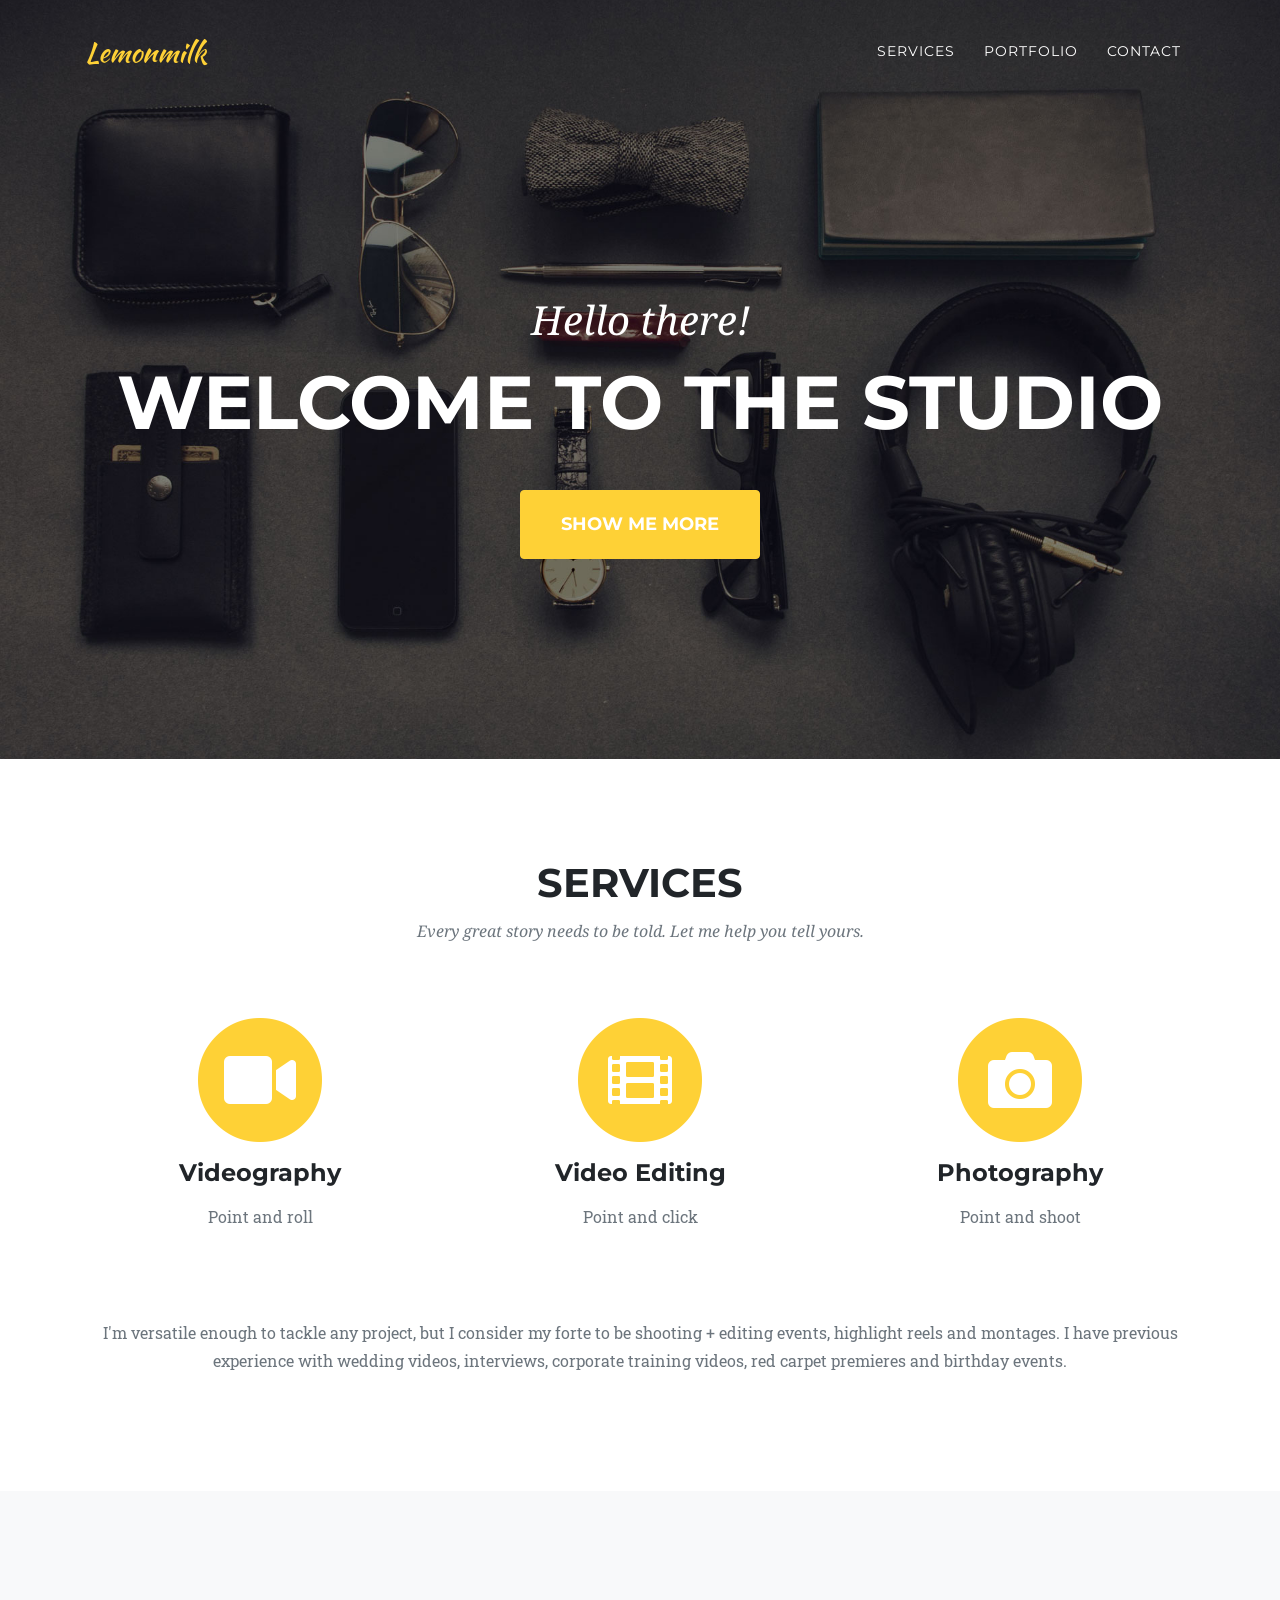
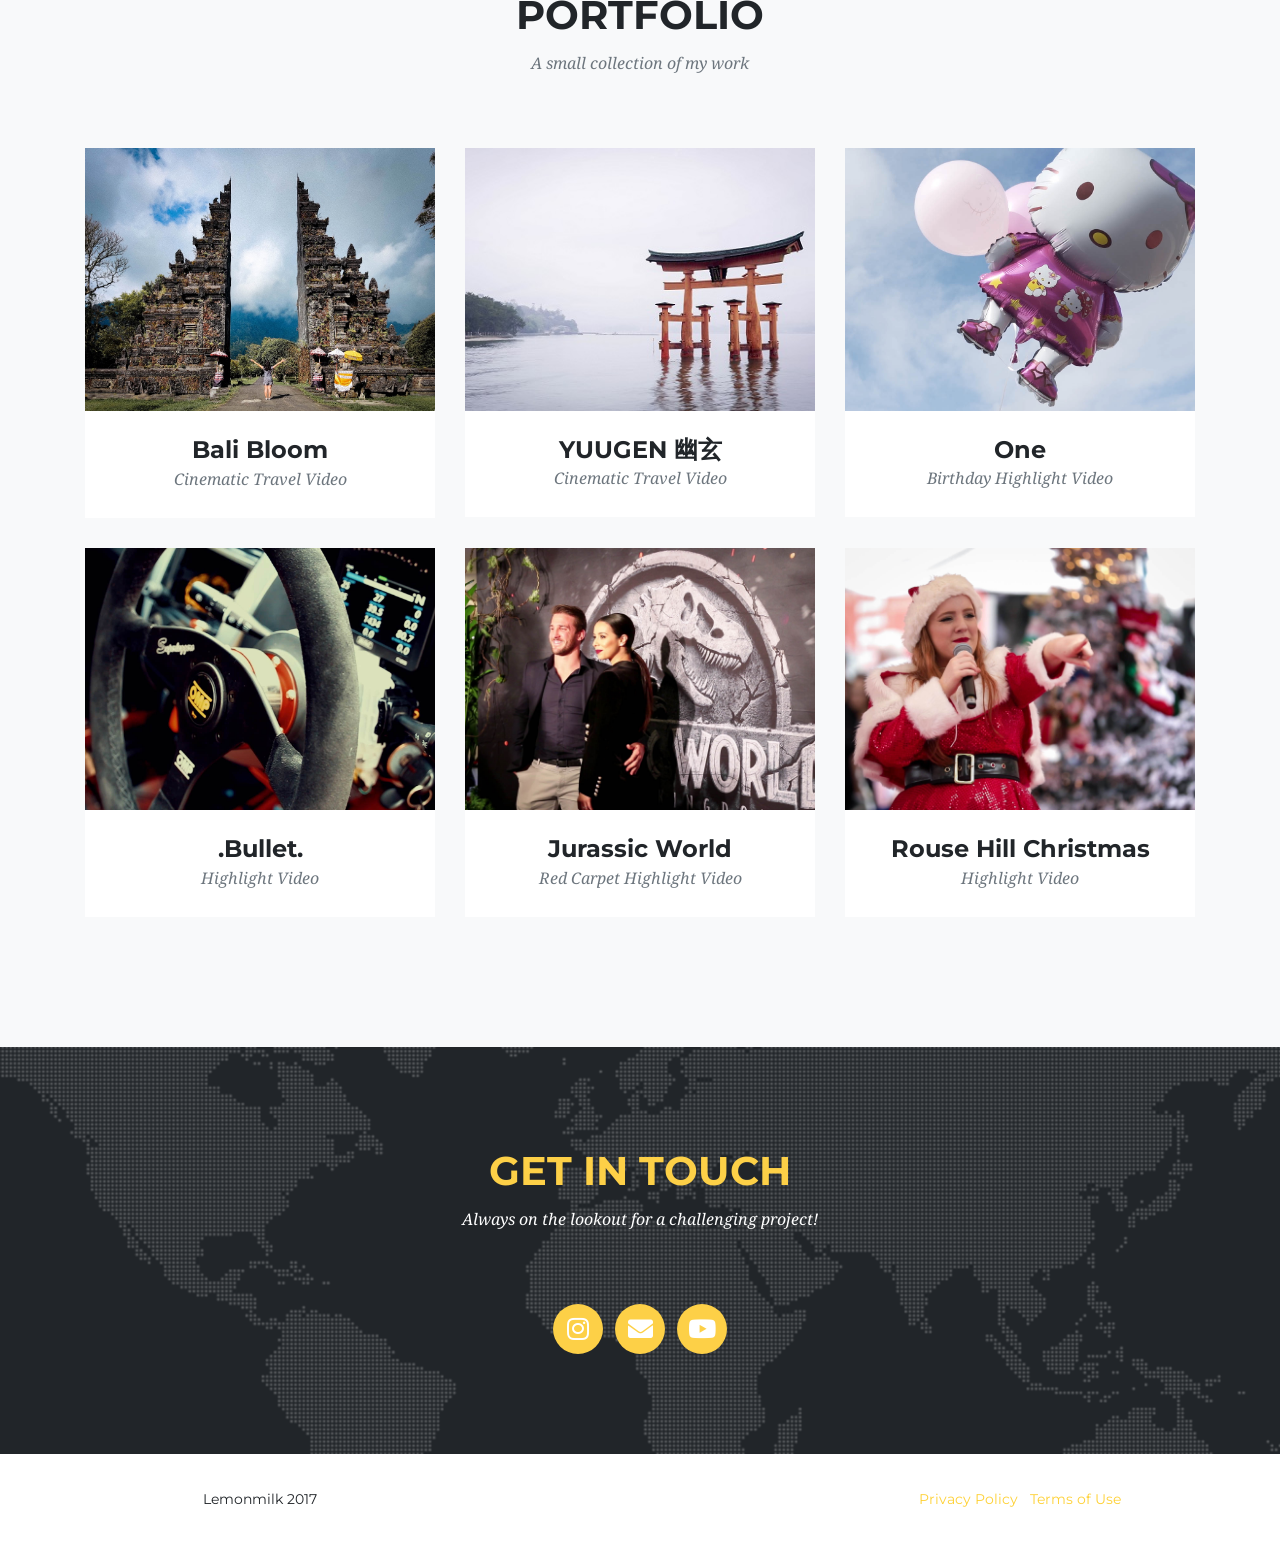
==== commit f1f9a427: "updated contact info" ====
--- a/index.html
+++ b/index.html
@@ -348,7 +348,7 @@
       <div class="row">
         <div class="col-lg-12 text-center">
           <h2 class="section-heading text-uppercase">Get in touch</h2>
-          <h3 class="section-subheading" style="color:white;">I'll make you an offer you can't refuse</h3>
+          <h3 class="section-subheading" style="color:white;">Always on the lookout for a challenging project!</h3>
         </div>
       </div>
       <div class="row align-items-center">
